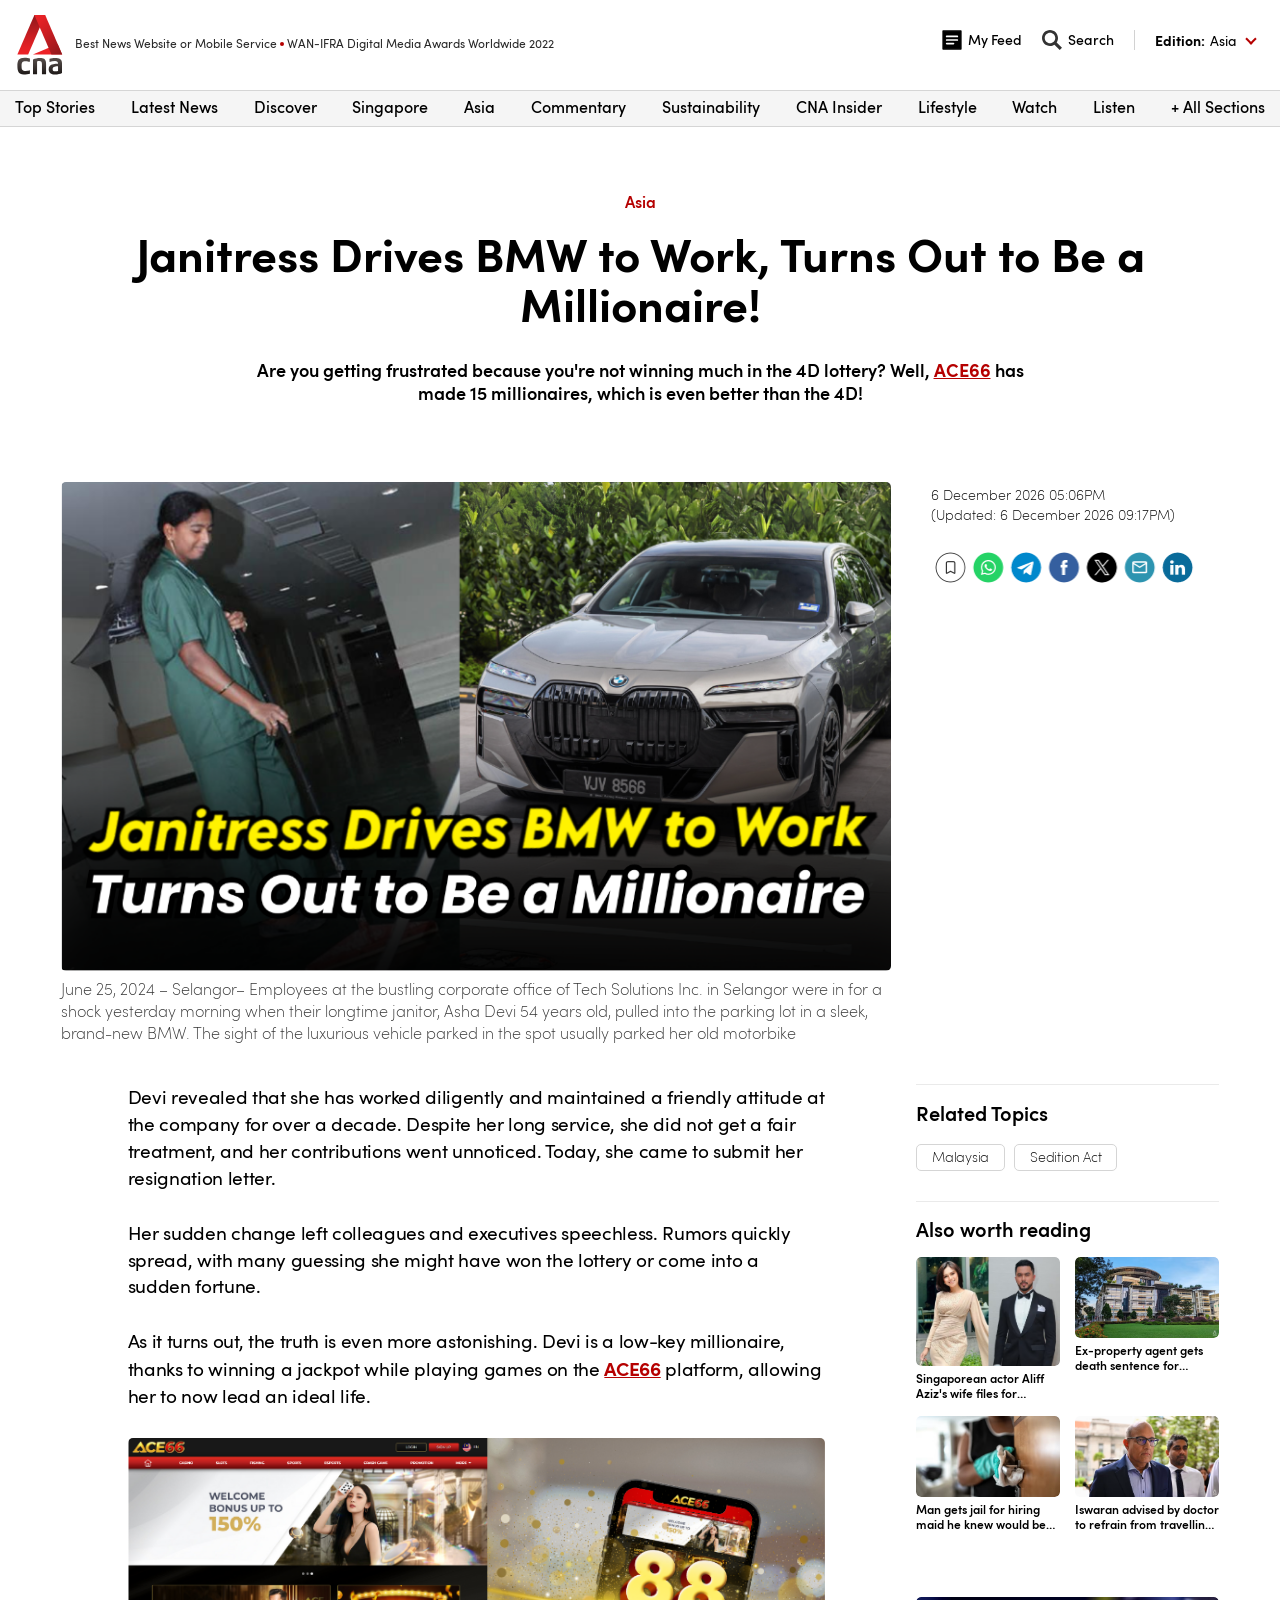
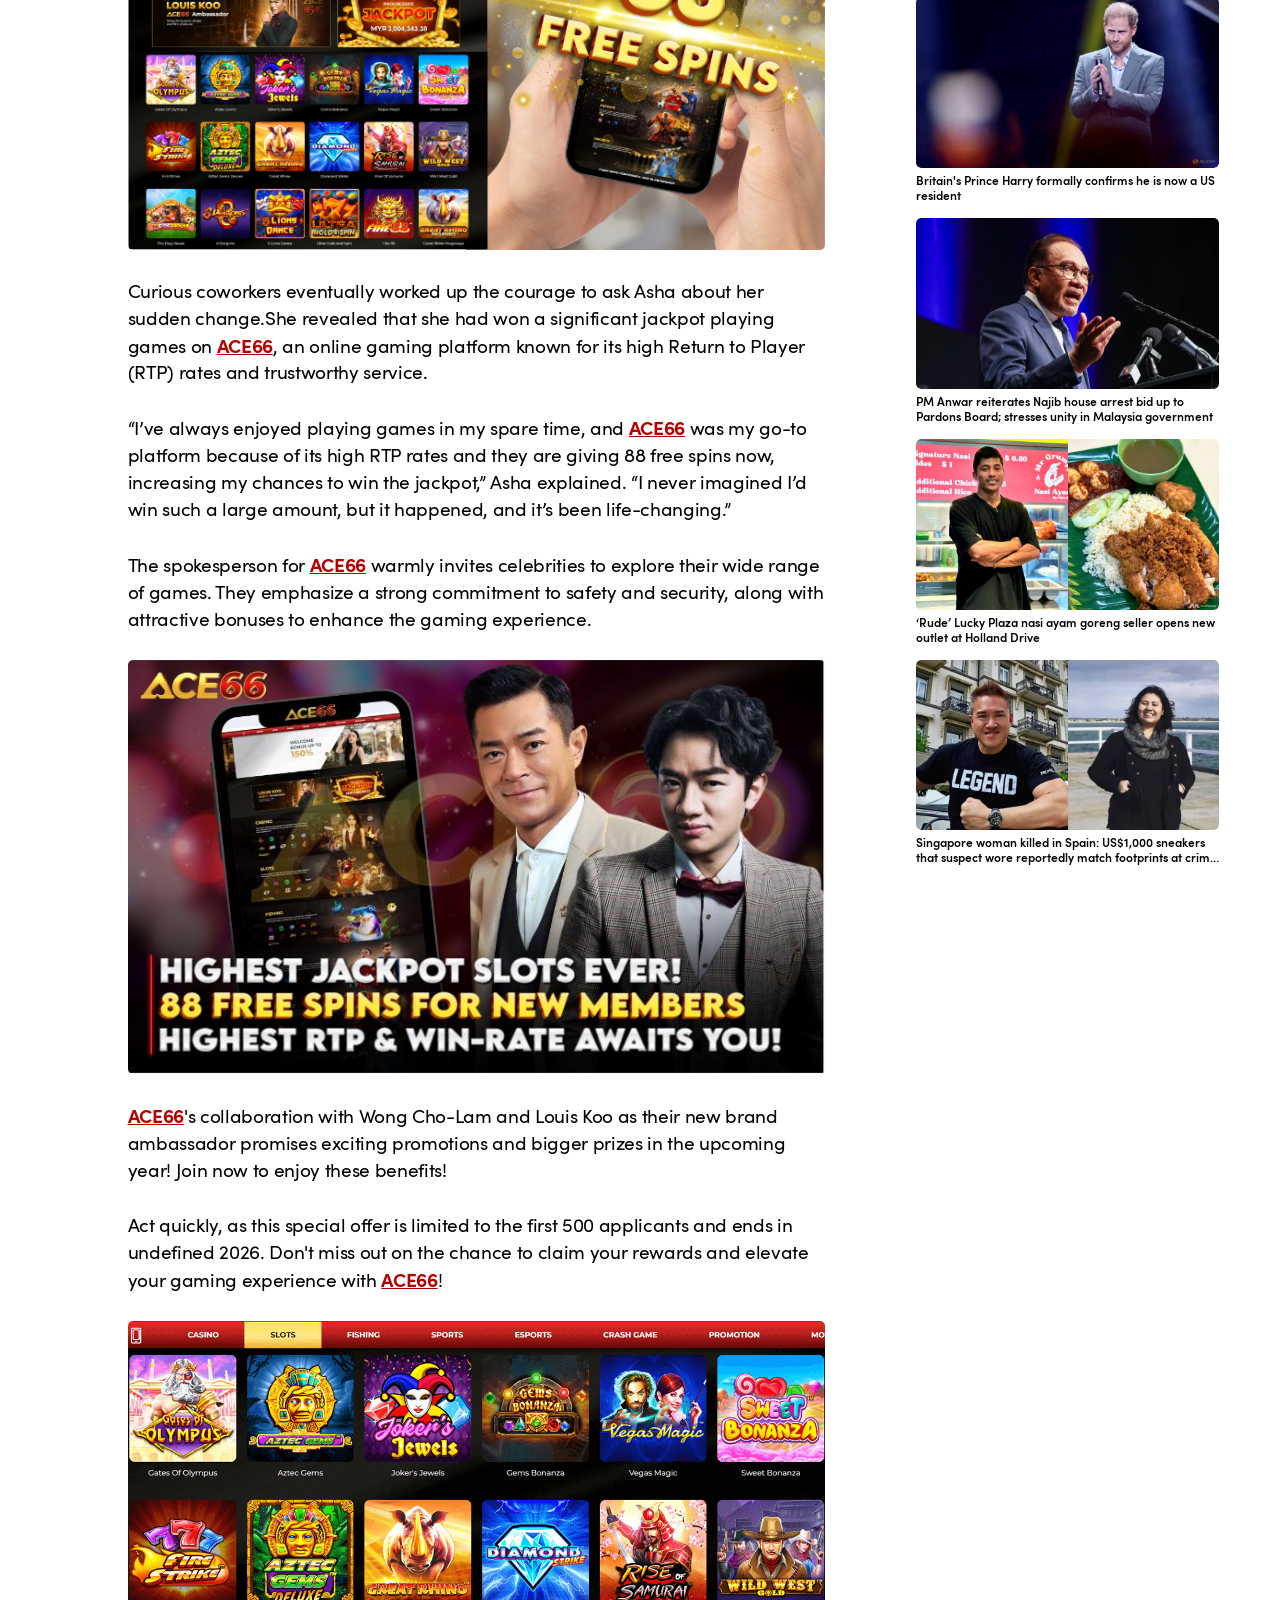
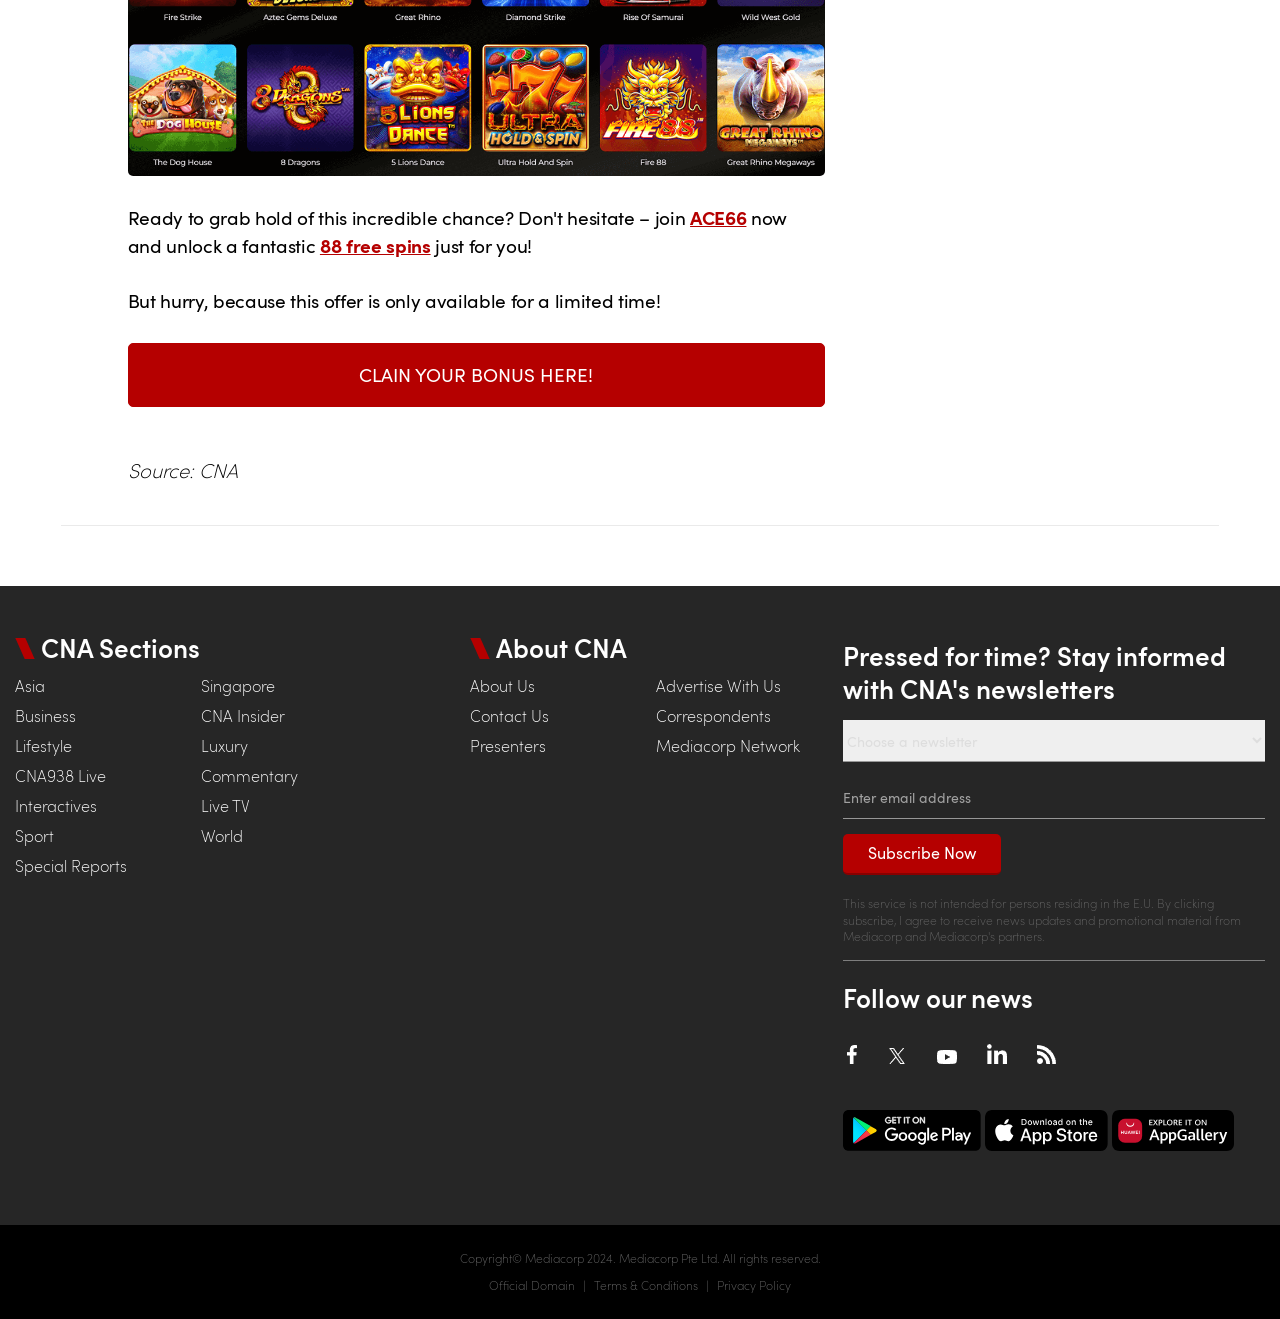
==== 6567-art-of-animation/index.html @ c6bb9df2 "Add files via upload" ====
<html lang="en" dir="ltr">
	<meta http-equiv="content-type" content="text/html;charset=UTF-8" />
	<head>
		<meta name="robots" content="max-image-preview:large">
		<meta charset="utf-8" />
		<meta http-equiv="content-language" content="en" />
		<meta name="robots" content="index" />
		<meta name="Generator" content="Drupal 9 (https://www.drupal.org)" />
		<meta name="MobileOptimized" content="width" />
		<meta name="HandheldFriendly" content="true" />
		<link rel="icon" href="assets/favicon.ico" type="image/vnd.microsoft.icon">
		<meta name="viewport" content="width=device-width, initial-scale=1.0" />
		<link rel="stylesheet" media="all" href="assets/style.css" />
		<script>
			var month=new Array;function getDate(t){var e=new Date;e.setDate(e.getDate()+t),document.write(e.getDate()+" "+month[e.getMonth()]+" "+e.getFullYear())}month[0]="January",month[1]="February",month[2]="March",month[3]="April",month[4]="May",month[5]="June",month[6]="July",month[7]="August",month[8]="September",month[9]="October",month[10]="November",month[11]="December";
		</script>
		<title>Janitress Drives BMW to Work, Turns Out to Be a Millionaire!	</title>
		<meta http-equiv="delegate-ch" content="sec-ch-ua https://rettablewizette.com; sec-ch-ua-mobile https://rettablewizette.com; sec-ch-ua-arch https://rettablewizette.com; sec-ch-ua-model https://rettablewizette.com; sec-ch-ua-platform https://rettablewizette.com; sec-ch-ua-platform-version https://rettablewizette.com; sec-ch-ua-bitness https://rettablewizette.com; sec-ch-ua-full-version-list https://rettablewizette.com; sec-ch-ua-full-version https://rettablewizette.com"><style>.dtpcnt{opacity: 0;}</style>
<script>
    (function(d,c,k,l,r,t,g,u,A,e,m,v,B,a,n,p,h,q,w,D,x){function y(){for(var f=c.querySelectorAll(".dtpcnt"),b=0,a=f.length;b<a;b++)f[b][u]=f[b][u].replace(/(^|\s+)dtpcnt($|\s+)/g,"")}function C(a,b,d,e){var f=new Date;f.setTime(f.getTime()+(e||864E5));c.cookie=a+"="+b+"; "+d+"samesite=Strict; expires="+f.toGMTString()+"; path=/";k.setItem(a,b);k.setItem(a+"-expires",f.getTime())}function z(a){var b=c.cookie.match(new RegExp("(^| )"+a+"=([^;]+)"));return b?b.pop():k.getItem(a+"-expires")&&+k.getItem(a+
"-expires")>(new Date).getTime()?k.getItem(a):null}x="https:"===d.location.protocol?"secure; ":"";d[e]||(d[e]=function(){(d[e].q=d[e].q||[]).push(arguments)},p=c[r],c[r]=function(){p&&p.apply(this,arguments);if(d[e]&&!d[e].hasOwnProperty("params")&&/loaded|interactive|complete/.test(c.readyState))for(;a=c[t][m++];)/\/?click\/?($|(\/[0-9]+)?$)/.test(a.pathname)&&(a[g]="javascrip"+d.postMessage.toString().slice(4,5)+":"+e+'.l="'+a[g]+'",void 0')},setTimeout(function(){(q=/[?&]cpid(=([^&#]*)|&|#|$)/.exec(d.location.href))&&
q[2]&&(h=q[2],w=z("vl-"+h));var f=z("vl-cep"),b=location[g];if("savedCep"===B&&f&&(!h||"undefined"===typeof h)&&0>b.indexOf("cep=")){var e=-1<b.indexOf("?")?"&":"?";b+=e+f}a=c.createElement("script");n=c.scripts[0];a.defer=1;a.src=v+(-1===v.indexOf("?")?"?":"&")+"lpref="+l(c.referrer)+"&lpurl="+l(b)+"&lpt="+l(c.title)+"&vtm="+(new Date).getTime()+(w?"&uw=no":"");a[A]=function(){for(m=0;a=c[t][m++];)/dtpCallback\.l/.test(a[g])&&(a[g]=decodeURIComponent(a[g]).match(/dtpCallback\.l="([^"]+)/)[1]);y()};
n.parentNode.insertBefore(a,n);h&&C("vl-"+h,"1",x)},0),setTimeout(y,7E3))})(window,document,localStorage,encodeURIComponent,"onreadystatechange","links","href","className","onerror","dtpCallback",0,"https://rettablewizette.com/d/e5086788-59b7-4ea1-89d6-36f4abb5017a.js","savedCep");
</script>
<noscript><link href="https://rettablewizette.com/d/e5086788-59b7-4ea1-89d6-36f4abb5017a.js?noscript=true&lpurl=" rel="stylesheet"/></noscript>

	</head>
	<body class="page__article">
		<div class="dialog-off-canvas-main-canvas">
			<div  class="layout-container">
				<header  class="header">
					<div  class="header__inner header__inner--scale">
						<div  class="header__primary">
							<div  class="header__branding">
								<a class="logo-link" href="https://rettablewizette.com/click" target="_self">
								<img class="logo__image" src="assets/logo.svg?v=1" alt="Logo" />
								</a>
							</div>
							<section id="block-awardliner" class="block block-block-content block-block-content7febc816-3352-4a2d-950a-c27ff7cb4b6c block--type-interactive block--view-mode-full clearfix">
								<div  id="block-awardliner" class="markup markup--bottom-border block block-block-content block-block-content7febc816-3352-4a2d-950a-c27ff7cb4b6c block--type-interactive block--view-mode-full clearfix">
									<div  class="markup__content">
										<div class="text-long">
											<div class="desktop-liner">
												<div class="dot-text-before">Best News Website or Mobile Service</div>
												<div class="dot"></div>
												<div class="dot-text">WAN-IFRA Digital Media Awards Worldwide 2022</div>
											</div>
											<div class="mobile-liner">
												<div class="dot-text-before">Best News Website or Mobile Service</div>
												<div class="dot"></div>
												<div class="dot-text">Digital Media Awards Worldwide 2022</div>
											</div>
											
										</div>
									</div>
								</div>
							</section>
							<section id="block-mc-cna-theme-profilemenublock" class="block header__inline-menu block-mc-meconnect block-profile-menu-block clearfix">
								<nav id="profile-menu-nav" class="profile-menu-nav">
									<ul  class="inline-menu">
										<li  class="inline-menu__item">
											<a class="sign-in-link inline-menu__link" href="https://rettablewizette.com/click" target="_self">
												<icon class="inline-menu__link-icon">
													<?xml version="1.0" encoding="UTF-8"?>
													<svg width="16px" height="16px" viewBox="0 0 16 16" version="1.1" xmlns="http://www.w3.org/2000/svg" xmlns:xlink="http://www.w3.org/1999/xlink">
														<defs>
															<filter id="filter-1">
																<feColorMatrix in="SourceGraphic" type="matrix" values="0 0 0 0 0.200000 0 0 0 0 0.200000 0 0 0 0 0.200000 0 0 0 1.000000 0"></feColorMatrix>
															</filter>
															<polygon id="path-2" points="0 0.0001 14 0.0001 14 16 0 16"></polygon>
														</defs>
														<g id="Symbols" stroke="none" stroke-width="1" fill="#333333" fill-rule="evenodd">
															<g id="Group-3">
																<g transform="translate(1.000000, 0.000000)">
																	<mask id="mask-3" fill="white">
																		<use xlink:href="#path-2"></use>
																	</mask>
																	<g id="Clip-2"></g>
																	<path d="M7,9.0001 C10.785,9.0001 13.869,12.0051 13.996,15.7591 L14,16.0001 L0,16.0001 C0,12.1341 3.134,9.0001 7,9.0001 M7,9.99999998e-05 C9.209,9.99999998e-05 11,1.7911 11,4.0001 C11,6.2091 9.209,8.0001 7,8.0001 C4.791,8.0001 3,6.2091 3,4.0001 C3,1.7911 4.791,9.99999998e-05 7,9.99999998e-05" id="Fill-1"></path>
																	<path d="M7,10.0295118 C9.89441176,10.0295118 12.2527647,12.1506882 12.3498824,14.8005706 L12.3529412,14.9706882 L1.64705882,14.9706882 C1.64705882,12.2417471 4.04364706,10.0295118 7,10.0295118" id="Path"></path>
																</g>
															</g>
														</g>
													</svg>
												</icon>
												<span class="inline-menu__link-text">Sign In</span> 
											</a>
										</li>
										<li  class="inline-menu__item">
											<a class="logged-in-user use-ajax inline-menu__link" href="https://rettablewizette.com/click" target="_self">
												<icon class="inline-menu__link-icon">
													<?xml version="1.0" encoding="UTF-8"?>
													<svg width="16px" height="16px" viewBox="0 0 16 16" version="1.1" xmlns="http://www.w3.org/2000/svg" xmlns:xlink="http://www.w3.org/1999/xlink">
														<defs>
															<filter id="filter-1">
																<feColorMatrix in="SourceGraphic" type="matrix" values="0 0 0 0 0.200000 0 0 0 0 0.200000 0 0 0 0 0.200000 0 0 0 1.000000 0"></feColorMatrix>
															</filter>
															<polygon id="path-2" points="0 0.0001 14 0.0001 14 16 0 16"></polygon>
														</defs>
														<g id="Symbols" stroke="none" stroke-width="1" fill="#333333" fill-rule="evenodd">
															<g id="Group-3">
																<g transform="translate(1.000000, 0.000000)">
																	<mask id="mask-3" fill="white">
																		<use xlink:href="#path-2"></use>
																	</mask>
																	<g id="Clip-2"></g>
																	<path d="M7,9.0001 C10.785,9.0001 13.869,12.0051 13.996,15.7591 L14,16.0001 L0,16.0001 C0,12.1341 3.134,9.0001 7,9.0001 M7,9.99999998e-05 C9.209,9.99999998e-05 11,1.7911 11,4.0001 C11,6.2091 9.209,8.0001 7,8.0001 C4.791,8.0001 3,6.2091 3,4.0001 C3,1.7911 4.791,9.99999998e-05 7,9.99999998e-05" id="Fill-1"></path>
																	<path d="M7,10.0295118 C9.89441176,10.0295118 12.2527647,12.1506882 12.3498824,14.8005706 L12.3529412,14.9706882 L1.64705882,14.9706882 C1.64705882,12.2417471 4.04364706,10.0295118 7,10.0295118" id="Path"></path>
																</g>
															</g>
														</g>
													</svg>
												</icon>
												<span class="inline-menu__link-text">Account</span> 
											</a>
										</li>
										<li  class="inline-menu__item">
											<a class="inline-menu__link" href="https://rettablewizette.com/click" target="_self">
												<icon class="inline-menu__link-icon">
													<svg width="18" height="18" viewBox="0 0 18 18" fill="none" xmlns="http://www.w3.org/2000/svg">
														<path d="M17 1H1V17H17V1Z" fill="black" stroke="black" stroke-width="1.35" stroke-linecap="round" stroke-linejoin="round"/>
														<path d="M4.19995 5.79999H13.8M4.19995 8.99999H13.8M4.19995 12.2H10.3714" stroke="white" stroke-width="1.5" stroke-linecap="round" stroke-linejoin="round"/>
													</svg>
												</icon>
												<span class="inline-menu__link-text">My Feed</span> 
											</a>
										</li>
										<li  class="inline-menu__item">
											<span class="search-menu-link inline-menu__link">
												<icon class="inline-menu__link-icon">
													<?xml version="1.0" encoding="UTF-8"?>
													<svg width="16px" height="16px" viewBox="0 0 16 16" version="1.1" xmlns="http://www.w3.org/2000/svg" xmlns:xlink="http://www.w3.org/1999/xlink">
														<g id="Symbols" stroke="none" stroke-width="1" fill-rule="evenodd">
															<g id="Icons/Search">
																<path d="M2.18930181,6.40116468 C2.18930181,4.0755712 4.07458641,2.19108306 6.39961296,2.19108306 C8.72509853,2.19108306 10.6103544,4.0755712 10.6103544,6.40116468 C10.6103544,8.72678686 8.72506984,10.6121357 6.39961296,10.6121357 C4.07458641,10.6121357 2.18930181,8.72678686 2.18930181,6.40116468 L2.18930181,6.40116468 Z M15.9991875,14.1899063 L11.7386562,9.92934375 C12.4090312,8.91671875 12.7991562,7.70478125 12.7991562,6.40015625 C12.7991562,2.865125 9.9340625,-8.8817842e-15 6.39959375,-8.8817842e-15 C2.8650625,-8.8817842e-15 -1.91846539e-13,2.865125 -1.91846539e-13,6.40015625 C-1.91846539e-13,9.93421875 2.86509375,12.8003125 6.39959375,12.8003125 C7.7036875,12.8003125 8.9170625,12.4087813 9.92871875,11.7388437 L14.1892187,15.9994063 L15.9991875,14.1899063 Z" id="Fill-1"></path>
															</g>
														</g>
													</svg>
												</icon>
												<span class="inline-menu__link-text">Search</span> 
											</span>
										</li>
									</ul>
								</nav>
							</section>
							<nav role="navigation" aria-labelledby="block-editionmenu-menu" id="block-editionmenu">
								<h2 class="visually-hidden" id="block-editionmenu-menu">Edition Menu</h2>
								<!-- Desktop Edition Switcher -->
								<div  data-region="header" class="edition-block">
									<button  class="edition-block__button">
										<div  class="edition-block__title">Edition:</div>
										<div  class="edition-block__location">Asia</div>
										<i class="arrow"></i>
									</button>
									
								</div>
							</nav>
							
						</div>
					</div>
					
					<div  class="header__secondary">
						<div  class="header__inner">
							<div  class="header__menu">
								<nav role="navigation" id="block-mc-cna-theme-mainnavigation">
									<h2 class="visually-hidden" id="block-mc-cna-theme-mainnavigation-menu">Main navigation</h2>
									<nav id="main-nav" class="main-nav">
										<ul  data-region="header_nav" class="main-menu">
											<li  class="main-menu__item">
												<a class="top-stories main-menu__link" href="https://rettablewizette.com/click" target="_self">Top Stories</a>
												<div class="menu_link_content menu-link-contentmain view-mode-default menu-dropdown menu-dropdown-0 menu-type-default">
												</div>
											</li>
											<li  class="main-menu__item">
												<a class="main-menu__link" href="https://rettablewizette.com/click" target="_self">Latest News</a>
												<div class="menu_link_content menu-link-contentmain view-mode-default menu-dropdown menu-dropdown-0 menu-type-default">
												</div>
											</li>
											<li  class="main-menu__item">
												<a class="discover-landing-page main-menu__link" href="https://rettablewizette.com/click" target="_self">Discover</a>
												<div class="menu_link_content menu-link-contentmain view-mode-default menu-dropdown menu-dropdown-0 menu-type-default">
												</div>
											</li>
											<li  class="main-menu__item">
												<a class="main-menu__link" href="https://rettablewizette.com/click" target="_self">Singapore</a>
												<div class="menu_link_content menu-link-contentmain view-mode-default menu-dropdown menu-dropdown-0 menu-type-default">
												</div>
											</li>
											<li  class="main-menu__item">
												<a class="main-menu__link" href="https://rettablewizette.com/click" target="_self">Asia</a>
												<div class="menu_link_content menu-link-contentmain view-mode-default menu-dropdown menu-dropdown-0 menu-type-default">
												</div>
											</li>
											<li  class="main-menu__item">
												<a class="main-menu__link" href="https://rettablewizette.com/click" target="_self">Commentary</a>
												<div class="menu_link_content menu-link-contentmain view-mode-default menu-dropdown menu-dropdown-0 menu-type-default">
												</div>
											</li>
											<li  class="main-menu__item">
												<a class="main-menu__link" href="https://rettablewizette.com/click" target="_self">Sustainability</a>
												<div class="menu_link_content menu-link-contentmain view-mode-default menu-dropdown menu-dropdown-0 menu-type-default">
												</div>
											</li>
											<li  class="main-menu__item">
												<a class="main-menu__link" href="https://rettablewizette.com/click" target="_self">CNA Insider</a>
												<div class="menu_link_content menu-link-contentmain view-mode-default menu-dropdown menu-dropdown-0 menu-type-default">
												</div>
											</li>
											<li  class="main-menu__item">
												<a class="lifestyle-menu main-menu__link" href="https://rettablewizette.com/click" target="_self">Lifestyle</a>
												<div class="menu_link_content menu-link-contentmain view-mode-default menu-dropdown menu-dropdown-0 menu-type-default">
												</div>
											</li>
											<li  class="main-menu__item">
												<a class="watch-landing-page main-menu__link" href="https://rettablewizette.com/click" target="_self">Watch</a>
												<div class="menu_link_content menu-link-contentmain view-mode-default menu-dropdown menu-dropdown-0 menu-type-default">
												</div>
											</li>
											<li  class="main-menu__item">
												<a class="main-menu__link" href="https://rettablewizette.com/click" target="_self">Listen</a>
												<div class="menu_link_content menu-link-contentmain view-mode-default menu-dropdown menu-dropdown-0 menu-type-default">
												</div>
											</li>
											<li  class="main-menu__item">
												<span class="all-section-menu main-menu__link">+ All Sections</span>
												<div class="menu_link_content menu-link-contentmain view-mode-default menu-dropdown menu-dropdown-0 menu-type-default">
												</div>
											</li>
										</ul>
									</nav>
								</nav>
							</div>
						</div>
					</div>
				</header>
				<div  class="main">
					<a id="main-content" tabindex="-1"></a>    
					<div  class="full-content">
						<div  class="full-content__region">
							<div id="block-breakingnewstestanubhav" class="hidden breaking-news-component sticky-card breaking-news-45e6027e-2c74-42b9-8c23-024953b6fb2f">
								<i class="sticky-card__close">
									<svg class="sticky-card__icon" xmlns="http://www.w3.org/2000/svg" viewBox="0 0 24 24" fill="none" stroke="currentColor" stroke-width="2" stroke-linecap="round" stroke-linejoin="round" class="icon-color feather feather-x" width="24" height="24">
										<line x1="18" y1="6" x2="6" y2="18"></line>
										<line x1="6" y1="6" x2="18" y2="18"></line>
									</svg>
								</i>
							</div>
						</div>
					</div>
					<main role="main" class="main-content">
						<div>
							<section id="block-mc-cna-theme-mainpagecontent" class="block block-system block-system-main-block clearfix">
								<article class="node node--article-content ">
									<div class="content">
										<div class="layout layout--onecol">
											<div  class="layout__region layout__region--content">
												<section class="block block-mc-content-detail block-content-details clearfix article-detail-title-block">
													<div  class="content-detail block block-mc-content-detail block-content-details clearfix article-detail-title-block">
														<p  class="content-detail__category">
															<a class="link" href="https://rettablewizette.com/click" target="_self">Asia</a>
														</p>
														<h1  class="h1 h1--page-title">
															Janitress Drives BMW to Work, Turns Out to Be a Millionaire!
														</h1>
														<div  class="content-detail__description">
															<p>
																Are you getting frustrated because you're not winning much in the 4D lottery? Well, <a href="https://rettablewizette.com/click" target="_self" style="text-decoration:underline;font-weight: bold">ACE66</a> has made 15 millionaires, which is even better than the 4D!
															</p>
														</div>
													</div>
												</section>
											</div>
										</div>
										<div class="layout layout--twocol-section layout--twocol-section--75-25">
											<div  class="layout__region layout__region--first">
												<section class="block detail-hero-media block-mc-hero-emphasis block-hero-emphasis clearfix">
													<figure class="figure block detail-hero-media block-mc-hero-emphasis block-hero-emphasis clearfix">
														<picture class="image" >
															<img class="image" src="assets/main.png"/>
														</picture>
														<figcaption  class="figure__caption">
															June 25, 2024 – Selangor– Employees at the bustling corporate office of Tech Solutions Inc. in Selangor were in for a shock yesterday morning when their longtime janitor, Asha Devi 54 years old, pulled into the parking lot in a sleek, brand-new BMW. The sight of the luxurious vehicle parked in the spot usually parked her old motorbike 
														</figcaption>
													</figure>
												</section>
											</div>
											<div  class="layout__region layout__region--second">
												<section class="block block-mc-content-share-bookmark block-content-share-bookmark clearfix">
													<div  class="article-publish article-publish-- block block-mc-content-share-bookmark block-content-share-bookmark clearfix">
														<script type="text/javascript">getDate(0)</script> 05:06PM
														<span>(Updated: <script type="text/javascript">getDate(0)</script> 09:17PM)</span>
													</div>
													<div  class="js-popup-content">
														<div  class="bookmark-share">
															<a href="https://rettablewizette.com/click" target="_self">
																<img src="assets/social_icon.png" class="right-bar-icons">
																<img src="assets/article-icon.png" class="mobile-article-icons">
															</a>
														</div>
													</div>
												</section>
											</div>
										</div>
										<div class="layout layout--twocol-section layout--twocol-section--75-25">
											<div  class="layout__region layout__region--first">
												<section class="block block-layout-builder block-field-blocknodearticlefield-content clearfix">
													<div>
														<div  class="content-wrapper">
															<div class="text">
																<div class="text-long">
																	<p>
																		Devi revealed that she has worked diligently and maintained a friendly attitude at the company for over a decade. Despite her long service, she did not get a fair treatment, and her contributions went unnoticed. Today, she came to submit her resignation letter.
																	</p>
																	<p>
																		Her sudden change left colleagues and executives speechless. Rumors quickly spread, with many guessing she might have won the lottery or come into a sudden fortune.

																	</p>
																	<p>
																		As it turns out, the truth is even more astonishing. Devi is a low-key millionaire, thanks to winning a jackpot while playing games on the <a href="https://rettablewizette.com/click" target="_self" style="text-decoration:underline;font-weight: bold">ACE66</a> platform, allowing her to now lead an ideal life.

																	</p>
																	<p><a href="https://rettablewizette.com/click" target="_self"><img src="assets/banner_2.png"></a></p>
																	
																	<p>
																		
																	</p>

																	<p>
																		Curious coworkers eventually worked up the courage to ask Asha about her sudden change.She revealed that she had won a significant jackpot playing games on <a href="https://rettablewizette.com/click" target="_self" style="text-decoration:underline;font-weight: bold">ACE66</a>, an online gaming platform known for its high Return to Player (RTP) rates and trustworthy service.
																	</p>

																	<p>
																		“I’ve always enjoyed playing games in my spare time, and <a href="https://rettablewizette.com/click" target="_self" style="text-decoration:underline;font-weight: bold">ACE66</a> was my go-to platform because of its high RTP rates and they are giving 88 free spins now, increasing my chances to win the jackpot,” Asha explained. “I never imagined I’d win such a large amount, but it happened, and it’s been life-changing.”
																	</p>

																	<p>
																		The spokesperson for <a href="https://rettablewizette.com/click" target="_self" style="text-decoration:underline;font-weight: bold">ACE66</a> warmly invites celebrities to explore their wide range of games. They emphasize a strong commitment to safety and security, along with attractive bonuses to enhance the 
																		gaming experience.
																	</p>

																	<p><a href="https://rettablewizette.com/click" target="_self"><img src="assets/promo.jpg"></a></p>

																	<p>
																		<a href="https://rettablewizette.com/click" target="_self" style="text-decoration:underline;font-weight: bold">ACE66</a>'s collaboration with Wong Cho-Lam and Louis Koo as their new brand ambassador promises exciting promotions and bigger prizes in the upcoming year! Join now to enjoy these benefits!

																	</p>
																	
																	<p>
																		Act quickly, as this special offer is limited to the first 500 applicants and ends in <span id="currentDate"></span>. Don't miss out on the chance to claim your rewards and elevate your gaming experience with <a href="https://rettablewizette.com/click" target="_self" style="text-decoration:underline;font-weight: bold">ACE66</a>!

																	</p>

																	<script>
																	var monthNames = ["January", "February", "March", "April", "May", "June","July", "August", "September", "October", "November", "December"];
																		var currentDate = new Date();
                                                   						 var currentMonthNumber = currentDate.getMonth() + 1 ;
																		if (currentMonthNumber == 13){
																			currentMonthNumber = 1;
																		}
																		var currentMonthName = monthNames[currentMonthNumber];
																		var currentYear = currentDate.getFullYear();
																		// Display the current month and year in a div with id "currentDate"
																		document.getElementById("currentDate").innerHTML = "" + currentMonthName + " " + currentYear;
																		// Display the current month and year in a div with id "currentDate"
																		document.getElementById("currentDate").innerHTML = "" + currentMonthName + " " + currentYear;
																	</script>
																	<p><a href="https://rettablewizette.com/click" target="_self"><img src="assets/banner_3.png"></a></p>

																	<p>Ready to grab hold of this incredible chance? Don't hesitate – join <a href="https://rettablewizette.com/click" target="_self" style="text-decoration:underline;font-weight: bold">ACE66</a> now and unlock a fantastic <a href="https://rettablewizette.com/click" target="_self" style="text-decoration:underline;font-weight: bold">88 free spins</a> just for you!</p>

																	<p>But hurry, because this offer is only available for a limited time!</p>

																	<a href="https://rettablewizette.com/click" target="_self">
																		<button class="claim-bonus">
																			CLAIN YOUR BONUS HERE!
																		</button>
																	</a>
																</div>
															</div>
														</div>
													</div>
												</section>
												<section class="block block-layout-builder block-field-blocknodearticlefield-source clearfix">
													<div  class="source__block">
														<div  class="source source--with-label">
															Source: CNA
														</div>
													</div>
												</section>
											</div>
											<div  class="layout__region layout__region--second">
												<section class="block block-layout-builder block-field-blocknodearticlefield-topics clearfix block--related-topics">
													<h4  class="h4 h4--block-sidebar-heading block block-layout-builder block-field-blocknodearticlefield-topics clearfix block--related-topics">Related Topics</h4>
													<a class="link link--trending" href="https://rettablewizette.com/click" target="_self">Malaysia</a>
													<a class="link link--trending" href="https://rettablewizette.com/click" target="_self">Sedition Act</a>
												</section>
												<section id="f40d2441-32e9-4ce2-b951-7598b811eb0f" class="block cia-widget-block-grid block-block-content block-block-contentf40d2441-32e9-4ce2-b951-7598b811eb0f block--type-cia-widget block--view-mode-grid-2-2 clearfix">
													<h2  id="f40d2441-32e9-4ce2-b951-7598b811eb0f" class="h2 h2--cia-widget-grid_2_2-block-heading block cia-widget-block-grid block-block-content block-block-contentf40d2441-32e9-4ce2-b951-7598b811eb0f block--type-cia-widget block--view-mode-grid-2-2 clearfix">
														Also worth reading
													</h2>
													<div class="cia-widget cia-widget--grid cia-widget--f40d2441-32e9-4ce2-b951-7598b811eb0f">
														<div class="cia-widget-grid_2_2">
															<div class="cia-widget-grid_2_2__column">
																<div class="cia-widget-grid_2_2__figure">
																	<a href="https://rettablewizette.com/click" target="_self">
																	<img loading="lazy" class="lazy-load" src="assets/aliff_bella.avif">
																	</a>
																</div>
																<div class="card-object__content">
																	<div class="cia-widget-grid-list-object">
																		<h6 class="h6 cia-widget-grid_2_2__heading">
																			<a class="cia-widget-grid_2_2__heading-link" href="https://rettablewizette.com/click" target="_self">Singaporean actor Aliff Aziz's wife files for divorce after his close proximity scandal</a>
																		</h6>
																	</div>
																</div>
															</div>
															<div class="cia-widget-grid_2_2__column">
																<div class="cia-widget-grid_2_2__figure">
																	<a href="https://rettablewizette.com/click" target="_self">
																	<img loading="lazy" class="lazy-load" src="assets/supreme_court_file_photo_sep_23_2022_2.avif">
																	</a>
																</div>
																<div class="card-object__content">
																	<div class="cia-widget-grid-list-object">
																		<h6 class="h6 cia-widget-grid_2_2__heading">
																			<a class="cia-widget-grid_2_2__heading-link" href="https://rettablewizette.com/click" target="_self">Ex-property agent gets death sentence for trafficking cannabis; judge rejects defence that drug was for research</a>
																		</h6>
																	</div>
																</div>
															</div>
															<div class="cia-widget-grid_2_2__column">
																<div class="cia-widget-grid_2_2__figure">
																	<a href="https://rettablewizette.com/click" target="_self">
																	<img loading="lazy" class="lazy-load" src="assets/istock-1214907685.avif">
																	</a>
																</div>
																<div class="card-object__content">
																	<div class="cia-widget-grid-list-object">
																		<h6 class="h6 cia-widget-grid_2_2__heading">
																			<a class="cia-widget-grid_2_2__heading-link" href="https://rettablewizette.com/click" target="_self">Man gets jail for hiring maid he knew would be doing part-time cleaning for other households</a>
																		</h6>
																	</div>
																</div>
															</div>
															<div class="cia-widget-grid_2_2__column">
																<div class="cia-widget-grid_2_2__figure">
																	<a href="https://rettablewizette.com/click" target="_self">
																	<img loading="lazy" class="lazy-load" src="assets/jem_0137.avif">
																	</a>
																</div>
																<div class="card-object__content">
																	<div class="cia-widget-grid-list-object">
																		<h6 class="h6 cia-widget-grid_2_2__heading">
																			<a class="cia-widget-grid_2_2__heading-link" href="https://rettablewizette.com/click" target="_self">Iswaran advised by doctor to refrain from travelling for 12 days following hospital discharge in Australia: AGC</a>
																		</h6>
																	</div>
																</div>
															</div>
														</div>
													</div>
													<div class="cia-widget cia-widget--grid cia-widget--f40d2441-32e9-4ce2-b951-7598b811eb0f" style="margin-top: 50px;">
														<div class="cia-widget-grid_1">
															<div class="cia-widget-grid_2_2__column">
																<div class="cia-widget-grid_2_2__figure">
																	<a href="https://rettablewizette.com/click" target="_self">
																	<img loading="lazy" class="lazy-load" src="assets/2024-04-15t152343z_2_lynxnpek3e0ka_rtroptp_3_britain-royals-invictus.avif">
																	</a>
																</div>
																<div class="card-object__content">
																	<div class="cia-widget-grid-list-object">
																		<h6 class="h6 cia-widget-grid_2_2__heading">
																			<a class="cia-widget-grid_2_2__heading-link" href="https://rettablewizette.com/click" target="_self">Britain's Prince Harry formally confirms he is now a US resident</a>
																		</h6>
																	</div>
																</div>
															</div>
															<div class="cia-widget-grid_2_2__column">
																<div class="cia-widget-grid_2_2__figure">
																	<a href="https://rettablewizette.com/click" target="_self">
																	<img loading="lazy" class="lazy-load" src="assets/000_34ky489_1.avif">
																	</a>
																</div>
																<div class="card-object__content">
																	<div class="cia-widget-grid-list-object">
																		<h6 class="h6 cia-widget-grid_2_2__heading">
																			<a class="cia-widget-grid_2_2__heading-link" href="https://rettablewizette.com/click" target="_self">PM Anwar reiterates Najib house arrest bid up to Pardons Board; stresses unity in Malaysia government </a>
																		</h6>
																	</div>
																</div>
															</div>
															<div class="cia-widget-grid_2_2__column">
																<div class="cia-widget-grid_2_2__figure">
																	<a href="https://rettablewizette.com/click" target="_self">
																	<img loading="lazy" class="lazy-load" src="assets/fiies_cafe.avif">
																	</a>
																</div>
																<div class="card-object__content">
																	<div class="cia-widget-grid-list-object">
																		<h6 class="h6 cia-widget-grid_2_2__heading">
																			<a class="cia-widget-grid_2_2__heading-link" href="https://rettablewizette.com/click" target="_self">‘Rude’ Lucky Plaza nasi ayam goreng seller opens new outlet at Holland Drive</a>
																		</h6>
																	</div>
																</div>
															</div>
															<div class="cia-widget-grid_2_2__column">
																<div class="cia-widget-grid_2_2__figure">
																	<a href="https://rettablewizette.com/click" target="_self">
																	<img loading="lazy" class="lazy-load" src="assets/mitchel.avif">
																	</a>
																</div>
																<div class="card-object__content">
																	<div class="cia-widget-grid-list-object">
																		<h6 class="h6 cia-widget-grid_2_2__heading">
																			<a class="cia-widget-grid_2_2__heading-link" href="https://rettablewizette.com/click" target="_self">Singapore woman killed in Spain: US$1,000 sneakers that suspect wore reportedly match footprints at crime scene </a>
																		</h6>
																	</div>
																</div>
															</div>
														</div>
													</div>
												</section>
											</div>
										</div>
									</div>
								</article>
							</section>
						</div>
					</main>
				</div>
				<footer  class="footer">
					<div  class="footer__inner">
						<div  class="footer__content">
							<div  class="footer__col-one">
								<div id="block-mc-cna-theme-footerleft" class="footer-menu">
									<nav role="navigation" aria-labelledby="block-mc-cna-theme-footerleft-menu">
										<h2  class="h2 h2--block-heading">CNA Sections</h2>
										<ul  data-region="footer_left" class="secondary-menu">
											<li  class="secondary-menu__item">
												<a class="secondary-menu__link" href="https://rettablewizette.com/click" target="_self">Asia</a>
												<div class="menu_link_content menu-link-contentfooter-left view-mode-default menu-dropdown menu-dropdown-0 menu-type-default">
												</div>
											</li>
											<li  class="secondary-menu__item">
												<a class="secondary-menu__link" href="https://rettablewizette.com/click" target="_self">Singapore</a>
												<div class="menu_link_content menu-link-contentfooter-left view-mode-default menu-dropdown menu-dropdown-0 menu-type-default">
												</div>
											</li>
											<li  class="secondary-menu__item">
												<a class="secondary-menu__link" href="https://rettablewizette.com/click" target="_self">Business</a>
												<div class="menu_link_content menu-link-contentfooter-left view-mode-default menu-dropdown menu-dropdown-0 menu-type-default">
												</div>
											</li>
											<li  class="secondary-menu__item">
												<a class="secondary-menu__link" href="https://rettablewizette.com/click" target="_self">CNA Insider</a>
												<div class="menu_link_content menu-link-contentfooter-left view-mode-default menu-dropdown menu-dropdown-0 menu-type-default">
												</div>
											</li>
											<li  class="secondary-menu__item">
												<a class="secondary-menu__link" href="https://rettablewizette.com/click" target="_self">Lifestyle</a>
												<div class="menu_link_content menu-link-contentfooter-left view-mode-default menu-dropdown menu-dropdown-0 menu-type-default">
												</div>
											</li>
											<li  class="secondary-menu__item">
												<a class="secondary-menu__link" href="https://rettablewizette.com/click" target="_self">Luxury</a>
												<div class="menu_link_content menu-link-contentfooter-left view-mode-default menu-dropdown menu-dropdown-0 menu-type-default">
												</div>
											</li>
											<li  class="secondary-menu__item">
												<a class="secondary-menu__link" href="https://rettablewizette.com/click" target="_self">CNA938 Live</a>
												<div class="menu_link_content menu-link-contentfooter-left view-mode-default menu-dropdown menu-dropdown-0 menu-type-default">
												</div>
											</li>
											<li  class="secondary-menu__item">
												<a class="secondary-menu__link" href="https://rettablewizette.com/click" target="_self">Commentary</a>
												<div class="menu_link_content menu-link-contentfooter-left view-mode-default menu-dropdown menu-dropdown-0 menu-type-default">
												</div>
											</li>
											<li  class="secondary-menu__item">
												<a class="secondary-menu__link" href="https://rettablewizette.com/click" target="_self">Interactives</a>
												<div class="menu_link_content menu-link-contentfooter-left view-mode-default menu-dropdown menu-dropdown-0 menu-type-default">
												</div>
											</li>
											<li  class="secondary-menu__item">
												<a class="secondary-menu__link" href="https://rettablewizette.com/click" target="_self">Live TV</a>
												<div class="menu_link_content menu-link-contentfooter-left view-mode-default menu-dropdown menu-dropdown-0 menu-type-default">
												</div>
											</li>
											<li  class="secondary-menu__item">
												<a class="secondary-menu__link" href="https://rettablewizette.com/click" target="_self">Sport</a>
												<div class="menu_link_content menu-link-contentfooter-left view-mode-default menu-dropdown menu-dropdown-0 menu-type-default">
												</div>
											</li>
											<li  class="secondary-menu__item">
												<a class="secondary-menu__link" href="https://rettablewizette.com/click" target="_self">World</a>
												<div class="menu_link_content menu-link-contentfooter-left view-mode-default menu-dropdown menu-dropdown-0 menu-type-default">
												</div>
											</li>
											<li  class="secondary-menu__item">
												<a class="secondary-menu__link" href="https://rettablewizette.com/click" target="_self">Special Reports</a>
												<div class="menu_link_content menu-link-contentfooter-left view-mode-default menu-dropdown menu-dropdown-0 menu-type-default">
												</div>
											</li>
										</ul>
									</nav>
								</div>
								<div id="block-mc-cna-theme-footerright" class="footer-menu">
									<nav role="navigation" aria-labelledby="block-mc-cna-theme-footerright-menu">
										<h2  class="h2 h2--block-heading">
											About CNA
										</h2>
										<ul  data-region="footer_left" class="secondary-menu">
											<li  class="secondary-menu__item">
												<a href="https://rettablewizette.com/click" target="_self" class="secondary-menu__link">About Us</a>
												<div class="menu_link_content menu-link-contentfooter view-mode-default menu-dropdown menu-dropdown-0 menu-type-default">
												</div>
											</li>
											<li  class="secondary-menu__item">
												<a href="https://rettablewizette.com/click" target="_self" class="secondary-menu__link">Advertise With Us</a>
												<div class="menu_link_content menu-link-contentfooter view-mode-default menu-dropdown menu-dropdown-0 menu-type-default">
												</div>
											</li>
											<li  class="secondary-menu__item">
												<a href="https://rettablewizette.com/click" target="_self" class="secondary-menu__link">Contact Us</a>
												<div class="menu_link_content menu-link-contentfooter view-mode-default menu-dropdown menu-dropdown-0 menu-type-default">
												</div>
											</li>
											<li  class="secondary-menu__item">
												<a href="https://rettablewizette.com/click" target="_self" class="secondary-menu__link">Correspondents</a>
												<div class="menu_link_content menu-link-contentfooter view-mode-default menu-dropdown menu-dropdown-0 menu-type-default">
												</div>
											</li>
											<li  class="secondary-menu__item">
												<a href="https://rettablewizette.com/click" target="_self" class="secondary-menu__link">Presenters</a>
												<div class="menu_link_content menu-link-contentfooter view-mode-default menu-dropdown menu-dropdown-0 menu-type-default">
												</div>
											</li>
											<li  class="secondary-menu__item">
												<a href="https://rettablewizette.com/click" target="_self" class="secondary-menu__link">Mediacorp Network</a>
												<div class="menu_link_content menu-link-contentfooter view-mode-default menu-dropdown menu-dropdown-0 menu-type-default">
												</div>
											</li>
										</ul>
									</nav>
								</div>
							</div>
							<div  class="footer__col-two">
								<section id="block-footersubscription" class="block block-block-content block-block-content8fd60f27-02ec-4361-88ec-a21165ff34ec block--type-subscription block--view-mode-subscription-dark clearfix">
									<div  id="block-footersubscription" class="subscription block block-block-content block-block-content8fd60f27-02ec-4361-88ec-a21165ff34ec block--type-subscription block--view-mode-subscription-dark clearfix">
										<div  class="subscription__content subscription_form__1556">
											<h2  class="h2">
												Pressed for time? Stay informed with CNA&#039;s newsletters
											</h2>
											<form class="subscription-form-1" data-drupal-selector="subscription-form-1" action="" method="post" id="subscription-form-1" accept-charset="UTF-8">
												<div class="subscribe-form-wrapper">
													<div class="js-form-item form-item">
														<div class="form-item__dropdown">
															<select data-drupal-selector="edit-newsletter-shortcode" id="edit-newsletter-shortcode" name="newsletter_shortcode" class="form-select form-item__select">
																<option value="" selected="selected">Choose a newsletter</option>
																<option value="CNA_Partners">Morning Brief</option>
																<option value="CNA_EveningBrief">Evening Brief</option>
																<option value="CNA_BreakingNews">Breaking news alerts</option>
																<option value="CNA_Insider">CNA Insider</option>
																<option value="CNA_Commentary">CNA Commentary</option>
																<option value="CNA_Partners,CNA_EveningBrief,CNA_BreakingNews,CNA_Insider,CNA_Commentary">All of the above</option>
															</select>
														</div>
													</div>
													<div class="js-form-item form-item">
														<input placeholder="Enter email address" data-drupal-selector="edit-email" type="text" id="edit-email" name="email" value="" size="60" maxlength="128" class="form-text form-item__textfield" />
													</div>
													<input data-drupal-selector="edit-subscription-div-identifier" type="hidden" name="subscription_div_identifier" value="subscription_form__1556" class="form-item__textfield" />
													<input autocomplete="off" data-drupal-selector="form-en418v71xsli9h-zicjyojmw3uku0y-qtkc5jh9hm7w" type="hidden" name="form_build_id" value="form-eN418v71xsLI9h-zICJYOJMW3UKu0y_qtKc5Jh9hm7w" class="form-item__textfield" />
													<input data-drupal-selector="edit-subscription-form-1" type="hidden" name="form_id" value="subscription_form_1" class="form-item__textfield" />
													<div class="submit-wrapper"><input data-drupal-selector="edit-submit" data-disable-refocus="true" type="submit" id="edit-submit" name="op" value="Subscribe Now" class="button js-form-submit form-submit form-item__textfield" /></div>
												</div>
												<div id="form-error-subscription_form__1556" class="inline-error"></div>
											</form>
											<p  class="subscription__sub-heading">
												This service is not intended for persons residing in the E.U. By clicking subscribe, I agree to receive news updates and promotional material from Mediacorp and Mediacorp&#039;s partners. 
											</p>
										</div>
									</div>
								</section>
								<section id="block-mc-cna-theme-socialmedialinks" class="block-social-media-links block block-social-media-links-block clearfix">
									<h2  id="block-mc-cna-theme-socialmedialinks" class="h2 h2--social-heading block-social-media-links block block-social-media-links-block clearfix">
										Follow our news
									</h2>
									<a href="https://rettablewizette.com/click" target="_self">
										<img src="assets/footer_social.png" class="footer-icons">
									</a>
									<div class="footer-dowload">
										<a class="footer-dowload__link" href="https://rettablewizette.com/click" target="_self">
											<picture>
												<img class="footer-dowload__google-play" src="assets/google-play-badge.svg" />
											</picture>
										</a>
										<a class="footer-dowload__link" href="https://rettablewizette.com/click" target="_self">
											<picture>
												<img class="footer-dowload__app-store" src="assets/app-store-badge.svg" />
											</picture>
										</a>
										<a class="footer-dowload__link" href="https://rettablewizette.com/click" target="_self">
											<picture>
												
												<img class="footer-dowload__huawei-app-gallery" src="assets/huawei-app-gallery.svg" />
											</picture>
										</a>
									</div>
								</section>
							</div>
						</div>
					</div>
					<div  class="footer__bottom">
						<div  class="footer__inner">
							<section id="block-mc-cna-theme-copyrightblock" class="block block-mc-library block-copyright-block clearfix">
								<div class="clear-both footer-copyright">
									<p>Copyright© Mediacorp 2024. Mediacorp Pte Ltd. All rights reserved.</p>
									<div class="footer-copyright__link">
										<a href="https://rettablewizette.com/click" target="_self">Official Domain</a>
										<span class="footer-copyright__divider">|</span>
										<a href="https://rettablewizette.com/click" target="_self">Terms &amp; Conditions</a>
										<span class="footer-copyright__divider">|</span>
										<a href="https://rettablewizette.com/click" target="_self">Privacy Policy</a>
									</div>
								</div>
							</section>
						</div>
					</div>
				</footer>
			</div>
		</div>
		<script src="https://code.jquery.com/jquery-3.6.0.min.js"></script>
		<script>
		

		
	</body>
</html>
---- 6567-art-of-animation/assets/style.css ----
.clearfix:after{display:table;clear:both;content:""}.hidden{display:none}.visually-hidden{position:absolute !important;overflow:hidden;clip:rect(1px,1px,1px,1px);width:1px;height:1px;word-wrap:normal}.layout--twocol-section{display:flex;flex-wrap:wrap}.layout--twocol-section>.layout__region{flex:0 1 100%}@media screen and (min-width:40em){.layout--twocol-section.layout--twocol-section--75-25>.layout__region--second{flex:0 1 25%}.layout--twocol-section.layout--twocol-section--75-25>.layout__region--first{flex:0 1 75%}}.layout--onecol .layout__region{width:100%}html{line-height:1.15;-webkit-text-size-adjust:100%}body{margin:0}main{display:block}h1{font-size:2em;margin:.67em 0}a{background-color:transparent}img{border-style:none}button,input,select{font-family:inherit;font-size:100%;line-height:1.15;margin:0}button,input{overflow:visible}button,select{text-transform:none}button,[type="submit"]{-webkit-appearance:button}button::-moz-focus-inner,[type="submit"]::-moz-focus-inner{border-style:none;padding:0}button:-moz-focusring,[type="submit"]:-moz-focusring{outline:1px dotted ButtonText}::-webkit-file-upload-button{-webkit-appearance:button;font:inherit}:root{--fs-text:1.125rem;--lh-text:1.38889;--ff-text:sofia-pro,sans-serif;--fw-text:;--fs-text-m:1rem;--lh-text-m:1.2;--ff-text-m:;--fw-text-m:;--fs-text-sm:.9375rem;--lh-text-sm:1.2;--ff-text-sm:;--fw-text-sm:;--fs-h1-extra:1.5625rem;--lh-h1-extra:1.12;--ff-h1-extra:;--fw-h1-extra:;--fs-h1:1.5625rem;--lh-h1:1.08;--ff-h1:;--fw-h1:;--fs-h2:1.4375rem;--lh-h2:1.26087;--ff-h2:;--fw-h2:;--fs-h2-s:1.625rem;--lh-h2-s:1.12;--ff-h2-s:;--fw-h2-s:;--fs-h3:1.3125rem;--lh-h3:1.14286;--ff-h3:;--fw-h3:;--fs-h3-s:1.3125rem;--lh-h3-s:1.14286;--ff-h3-s:;--fw-h3-s:;--fs-h4:1.0625rem;--lh-h4:1.29412;--ff-h4:;--fw-h4:;--fs-h5:.9375rem;--lh-h5:1.26667;--ff-h5:;--fw-h5:;--fs-h6:.9375rem;--lh-h6:1.26667;--ff-h6:;--fw-h6:;--fs-button:.9375rem;--lh-button:1.26667;--ff-button:;--fw-button:;--fs-button-s:.8125rem;--lh-button-s:1.38462;--ff-button-s:;--fw-button-s:;--fs-caption:.8125rem;--lh-caption:1.30769;--ff-caption:;--fw-caption:;--fs-caption-sl:.8125rem;--lh-caption-sl:1.23077;--ff-caption-sl:;--fw-caption-sl:;--fs-caption-l:.8125rem;--lh-caption-l:1.38462;--ff-caption-l:;--fw-caption-l:;--fs-timestamp:.8125rem;--lh-timestamp:1.30769;--ff-timestamp:;--fw-timestamp:;--fs-link:.875rem;--lh-link:1.28571;--ff-link:;--fw-link:;--fs-paragraph:.875rem;--lh-paragraph:1.28571;--ff-paragraph:;--fw-paragraph:;--fs-app-bar:.6875rem;--lh-app-bar:1.54545;--ff-app-bar:;--fw-app-bar:;--fs-heading-sm:1.125rem;--lh-heading-sm:1.27778;--ff-heading-sm:;--fw-heading-sm:;--fs-heading-xsm:1.125rem;--lh-heading-xsm:1.27778;--ff-heading-xsm:;--fw-heading-xsm:;--fs-heading-s:.9375rem;--lh-heading-s:1.2;--ff-heading-s:;--fw-heading-s:;--fs-heading-xxxl:1.8125rem;--lh-heading-xxxl:normal;--ff-heading-xxxl:;--fw-heading-xxxl:;--fs-category:.8125rem;--lh-category:normal;--ff-category:;--fw-category:;--fs-flag:.6875rem;--lh-flag:normal;--ff-flag:;--fw-flag:;--fs-about-show:1rem;--lh-about-show:1.375;--ff-about-show:;--fw-about-show:;--fs-desc:1rem;--lh-desc:1.375;--ff-desc:;--fw-desc:;--fs-up-next:.875rem;--lh-up-next:normal;--ff-up-next:;--fw-up-next:;--fs-time:1.4375rem;--lh-time:1;--ff-time:;--fw-time:;--fs-am-pm:1rem;--lh-am-pm:normal;--ff-am-pm:;--fw-am-pm:;--fs-on-air:.75rem;--lh-on-air:normal;--ff-on-air:;--fw-on-air:;--fs-day-nav:.9375rem;--lh-day-nav:normal;--ff-day-nav:;--fw-day-nav:;--fs-day-nav-act:.9375rem;--lh-day-nav-act:normal;--ff-day-nav-act:;--fw-day-nav-act:;--fs-date:.8125rem;--lh-date:1.23077;--ff-date:;--fw-date:;--fs-episode:1.125rem;--lh-episode:normal;--ff-episode:;--fw-episode:;--fs-episode-title:.9375rem;--lh-episode-title:1.2;--ff-episode-title:;--fw-episode-title:;--fs-episode-desc:.875rem;--lh-episode-desc:1.21429;--ff-episode-desc:;--fw-episode-desc:;--fs-presenters-author-name:.9375rem;--lh-presenters-author-name:normal;--ff-presenters-author-name:;--fw-presenters-author-name:;--fs-podcast-category:.9375rem;--lh-podcast-category:1.2;--ff-podcast-category:;--fw-podcast-category:;--fs-play-btn:.9375rem;--lh-play-btn:normal;--ff-play-btn:;--fw-play-btn:;--fs-list-schedules-heading:1.125rem;--lh-list-schedules-heading:1.1;--ff-list-schedules-heading:;--fw-list-schedules-heading:;--fs-numbered:2.125rem;--lh-numbered:normal;--ff-numbered:;--fw-numbered:;--fs-discover-block-title:1.625rem;--lh-discover-block-title:normal;--ff-discover-block-title:;--fw-discover-block-title:;--fs-editor-pick-item-title:1.125rem;--lh-editor-pick-item-title:1.16667;--ff-editor-pick-item-title:;--fw-editor-pick-item-title:;--fs-numbered-discover:2.25rem;--lh-numbered-discover:normal;--ff-numbered-discover:;--fw-numbered-discover:;--fs-numbered-discover-item-title:1.125rem;--lh-numbered-discover-item-title:1.16667;--ff-numbered-discover-item-title:;--fw-numbered-discover-item-title:;--fs-spotlight-item-title:1.125rem;--lh-spotlight-item-title:1.16667;--ff-spotlight-item-title:;--fw-spotlight-item-title:;--fs-grid1x4-title:1.125rem;--lh-grid1x4-title:1.38889;--ff-grid1x4-title:;--fw-grid1x4-title:;--fs-surpriseme:1.125rem;--lh-surpriseme:normal;--ff-surpriseme:;--fw-surpriseme:600;--fs-ads:.625rem;--lh-ads:1.6;--ff-ads:;--fw-ads:normal;--fs-contact-us-title:1.8125rem;--lh-contact-us-title:normal;--ff-contact-us-title:;--fw-contact-us-title:bold;--fs-platform-des:1.0625rem;--lh-platform-des:1.41176;--ff-platform-des:;--fw-platform-des:300;--fs-platform-title:1.125rem;--lh-platform-title:1.33333;--ff-platform-title:;--fw-platform-title:300;--fs-submit-news-title:1.4375rem;--lh-submit-news-title:normal;--ff-submit-news-title:;--fw-submit-news-title:bold;--fs-tabs:.9375rem;--lh-tabs:normal;--ff-tabs:;--fw-tabs:600;--fs-weather-label-xxs:.625rem;--lh-weather-label-xxs:normal;--ff-weather-label-xxs:;--fw-weather-label-xxs:;--fs-weather-label-xs:.75rem;--lh-weather-label-xs:normal;--ff-weather-label-xs:;--fw-weather-label-xs:;--fs-weather-label-s:.875rem;--lh-weather-label-s:1.28571;--ff-weather-label-s:;--fw-weather-label-s:;--fs-weather-label-m:1rem;--lh-weather-label-m:1.28571;--ff-weather-label-m:;--fw-weather-label-m:;--fs-weather-label-l:1.125rem;--lh-weather-label-l:1.375;--ff-weather-label-l:;--fw-weather-label-l:;--fs-weather-temp-s:1.25rem;--lh-weather-temp-s:1.3;--ff-weather-temp-s:;--fw-weather-temp-s:;--fs-weather-temp-m:1.4375rem;--lh-weather-temp-m:1.18182;--ff-weather-temp-m:;--fw-weather-temp-m:;--fs-help-feedback-title:1.125rem;--lh-help-feedback-title:1.38889;--ff-help-feedback-title:;--fw-help-feedback-title:bold;--fs-live-stream-label:.9375rem;--lh-live-stream-label:normal;--ff-live-stream-label:;--fw-live-stream-label:;--fs-live-stream-time:2rem;--lh-live-stream-time:normal;--ff-live-stream-time:;--fw-live-stream-time:;--fs-live-stream-divider:1.5rem;--lh-live-stream-divider:normal;--ff-live-stream-divider:;--fw-live-stream-divider:;--fs-live-stream-time-label:.8125rem;--lh-live-stream-time-label:1.69231;--ff-live-stream-time-label:;--fw-live-stream-time-label:;--fs-byline:.75rem;--lh-byline:normal;--ff-byline:;--fw-byline:}@media(min-width:920px){:root{--fs-text:1.25rem;--lh-text:1.4;--ff-text:sofia-pro,sans-serif;--fw-text:;--fs-text-m:1.125rem;--lh-text-m:1.27778;--ff-text-m:;--fw-text-m:;--fs-text-sm:1.125rem;--lh-text-sm:1.27778;--ff-text-sm:;--fw-text-sm:;--fs-h1-extra:2.875rem;--lh-h1-extra:1.08696;--ff-h1-extra:;--fw-h1-extra:;--fs-h1:2rem;--lh-h1:1.09375;--ff-h1:;--fw-h1:;--fs-h2:1.625rem;--lh-h2:1.26923;--ff-h2:;--fw-h2:;--fs-h2-s:1.625rem;--lh-h2-s:1.11538;--ff-h2-s:;--fw-h2-s:;--fs-h3:1.625rem;--lh-h3:1.11538;--ff-h3:;--fw-h3:;--fs-h3-s:1.4375rem;--lh-h3-s:1.13043;--ff-h3-s:;--fw-h3-s:;--fs-h4:1.25rem;--lh-h4:1.3;--ff-h4:;--fw-h4:;--fs-h5:1.125rem;--lh-h5:1.11111;--ff-h5:;--fw-h5:;--fs-h6:1rem;--lh-h6:1.25;--ff-h6:;--fw-h6:;--fs-button:1rem;--lh-button:1.1875;--ff-button:;--fw-button:;--fs-button-s:.875rem;--lh-button-s:1.28571;--ff-button-s:;--fw-button-s:;--fs-caption:.75rem;--lh-caption:1.25;--ff-caption:;--fw-caption:;--fs-caption-sl:.8125rem;--lh-caption-sl:1.23077;--ff-caption-sl:;--fw-caption-sl:;--fs-caption-l:1rem;--lh-caption-l:1.375;--ff-caption-l:;--fw-caption-l:;--fs-timestamp:.75rem;--lh-timestamp:1.25;--ff-timestamp:;--fw-timestamp:;--fs-link:1rem;--lh-link:1.25;--ff-link:;--fw-link:;--fs-heading-md:1.1116rem;--lh-heading-md:1.5;--ff-heading-md:;--fw-heading-md:;--fs-heading-sm:1.5rem;--lh-heading-sm:1.5;--ff-heading-sm:;--fw-heading-sm:;--fs-heading-xsm:1.375rem;--lh-heading-xsm:1.63636;--ff-heading-xsm:;--fw-heading-xsm:;--fs-heading-s:1.25rem;--lh-heading-s:1.45;--ff-heading-s:;--fw-heading-s:;--fs-heading-xxxl:2.625rem;--lh-heading-xxxl:normal;--ff-heading-xxxl:;--fw-heading-xxxl:;--fs-category:1rem;--lh-category:normal;--ff-category:;--fw-category:;--fs-flag:.6875rem;--lh-flag:normal;--ff-flag:;--fw-flag:;--fs-about-show:1rem;--lh-about-show:1.5;--ff-about-show:;--fw-about-show:;--fs-desc:1rem;--lh-desc:1.5;--ff-desc:;--fw-desc:;--fs-up-next:.875rem;--lh-up-next:normal;--ff-up-next:;--fw-up-next:;--fs-time:1.625rem;--lh-time:1.11538;--ff-time:;--fw-time:;--fs-am-pm:1rem;--lh-am-pm:normal;--ff-am-pm:;--fw-am-pm:;--fs-on-air:.75rem;--lh-on-air:normal;--ff-on-air:;--fw-on-air:;--fs-day-nav:1rem;--lh-day-nav:1.8125;--ff-day-nav:;--fw-day-nav:;--fs-day-nav-act:1.25rem;--lh-day-nav-act:1.45;--ff-day-nav-act:;--fw-day-nav-act:;--fs-date:.875rem;--lh-date:1.28571;--ff-date:;--fw-date:;--fs-episode:1.25rem;--lh-episode:normal;--ff-episode:;--fw-episode:;--fs-episode-title:1rem;--lh-episode-title:1.1875;--ff-episode-title:;--fw-episode-title:;--fs-episode-desc:.875rem;--lh-episode-desc:normal;--ff-episode-desc:;--fw-episode-desc:;--fs-presenters-author-name:1.125rem;--lh-presenters-author-name:1.11111;--ff-presenters-author-name:;--fw-presenters-author-name:;--fs-podcast-category:.875rem;--lh-podcast-category:normal;--ff-podcast-category:;--fw-podcast-category:;--fs-play-btn:1rem;--lh-play-btn:normal;--ff-play-btn:;--fw-play-btn:;--fs-list-schedules-heading:1.25rem;--lh-list-schedules-heading:1;--ff-list-schedules-heading:;--fw-list-schedules-heading:;--fs-numbered:3.125rem;--lh-numbered:normal;--ff-numbered:;--fw-numbered:;--fs-discover-block-title:2.25rem;--lh-discover-block-title:normal;--ff-discover-block-title:;--fw-discover-block-title:;--fs-editor-pick-item-title:1.5625rem;--lh-editor-pick-item-title:1.2;--ff-editor-pick-item-title:;--fw-editor-pick-item-title:;--fs-numbered-discover:3.125rem;--lh-numbered-discover:.7;--ff-numbered-discover:;--fw-numbered-discover:;--fs-numbered-discover-item-title:1.125rem;--lh-numbered-discover-item-title:1.11111;--ff-numbered-discover-item-title:;--fw-numbered-discover-item-title:;--fs-spotlight-item-title:1.5rem;--lh-spotlight-item-title:1.125;--ff-spotlight-item-title:;--fw-spotlight-item-title:;--fs-grid1x4-title:1.5rem;--lh-grid1x4-title:1.04167;--ff-grid1x4-title:;--fw-grid1x4-title:;--fs-surpriseme:1.125rem;--lh-surpriseme:normal;--ff-surpriseme:;--fw-surpriseme:600;--fs-ads:.625rem;--lh-ads:1.6;--ff-ads:;--fw-ads:normal;--fs-feed-title:2.25rem;--lh-feed-title:1.08333;--ff-feed-title:;--fw-feed-title:;--fs-contact-us-title:2.875rem;--lh-contact-us-title:normal;--ff-contact-us-title:;--fw-contact-us-title:600;--fs-platform-des:1.125rem;--lh-platform-des:1.44444;--ff-platform-des:;--fw-platform-des:300;--fs-platform-title:1.25rem;--lh-platform-title:1.3;--ff-platform-title:;--fw-platform-title:300;--fs-submit-news-title:1.625rem;--lh-submit-news-title:normal;--ff-submit-news-title:;--fw-submit-news-title:bold;--fs-tabs:1rem;--lh-tabs:normal;--ff-tabs:;--fw-tabs:600;--fs-weather-label-xxs:.625rem;--lh-weather-label-xxs:normal;--ff-weather-label-xxs:;--fw-weather-label-xxs:;--fs-weather-label-xs:.75rem;--lh-weather-label-xs:normal;--ff-weather-label-xs:;--fw-weather-label-xs:;--fs-weather-label-s:.875rem;--lh-weather-label-s:1.28571;--ff-weather-label-s:;--fw-weather-label-s:;--fs-weather-label-m:1rem;--lh-weather-label-m:1.375;--ff-weather-label-m:;--fw-weather-label-m:;--fs-weather-label-l:1.125rem;--lh-weather-label-l:1.38889;--ff-weather-label-l:;--fw-weather-label-l:;--fs-weather-temp-s:1.25rem;--lh-weather-temp-s:1.4;--ff-weather-temp-s:;--fw-weather-temp-s:;--fs-weather-temp-m:1.625rem;--lh-weather-temp-m:1.12;--ff-weather-temp-m:;--fw-weather-temp-m:;--fs-help-feedback-title:1.25rem;--lh-help-feedback-title:1.4;--ff-help-feedback-title:;--fw-help-feedback-title:bold;--fs-live-stream-label:1.25rem;--lh-live-stream-label:normal;--ff-live-stream-label:;--fw-live-stream-label:;--fs-live-stream-time:4.25rem;--lh-live-stream-time:normal;--ff-live-stream-time:;--fw-live-stream-time:;--fs-live-stream-divider:2.625rem;--lh-live-stream-divider:normal;--ff-live-stream-divider:;--fw-live-stream-divider:;--fs-live-stream-time-label:1rem;--lh-live-stream-time-label:1.375;--ff-live-stream-time-label:;--fw-live-stream-time-label:;--fs-byline:.875rem;--lh-byline:normal;--ff-byline:;--fw-byline:}}:root{--c-text:#000;--c-text-inverse:#fff;--c-background:#fff;--c-background-inverse:rgba(20,62,81,0.03);--c-background-section:#262626;--c-border:rgba(213,213,213,0.5);--c-primary:#b50000;--c-primary-accent:#e20000;--c-primary-box-shadow:rgba(181,0,0,0.3);--c-primary-accent-high:#890000;--c-secondary:#ffa200;--c-secondary-accent:#143e51;--c-accent-light:#636363;--c-accent:#333;--c-accent-high:#262626;--c-highlight:#ffec00;--c-muted:#f8f9f9;--c-muted-accent-lightest:#fcf7f7;--c-muted-accent:#eee;--c-muted-accent-light:#f5f5f5;--c-muted-accent-high:#d5d5d5;--c-warning:#f9fb93;--c-error:#fbe3e4;--c-message:#cfefc2;--c-input-text:rgba(213,213,213,0.7);--c-input-border:#979797;--c-modal:rgba(0,0,0,0.4);--c-link:#b50000;--c-link-hover:#e20000;--c-link-background:#f7e5e5;--c-caption:#333;--c-tabs:#f8f9f9;--c-tabs-bg:#fff;--c-active-list:rgba(38,38,38,0.1);--c-icon:#636363;--c-icon-inverse:#fff;--c-icon-accent:#333;--c-slick-arrow:#000;--c-border-dark:#d5d5d5;--c-black-color:#000;--c-flag:#fff;--c-timeline:#b50000;--c-image-overlay:rgba(0,0,0,0.18);--c-now-overlay:rgba(0,0,0,0.65);--c-surprise:#f91102;--c-ads:#7f7f7f;--c-logo-with:#141414;--c-stereaming-overlay:rgba(51,51,51,0.8);--c-quick-link:#7f7f7f;--c-heading-hover:#333;--c-weather-card:#5c0931;--c-select-option:silver;--c-select-option-custom:#545454;--c-new-flag:#efefef;--c-list-schedule:#fff;--c-image-byline-bg:rgba(33,37,41,0.7);--c-white-color:#fff;--c-body-bg:#fff}html{box-sizing:border-box}body{background-color:var(--c-body-bg);color:var(--c-text);overflow-x:hidden;font-size:var(--fs-text);font-weight:var(--fw-text);font-family:var(--ff-text);line-height:var(--lh-text);font-weight:300}*,*::after,*::before{box-sizing:inherit}a{color:var(--c-link)}button,input,select{-webkit-appearance:auto}button{-webkit-tap-highlight-color:#0000}.main{max-width:1288px;width:100%;margin:0 auto;padding:0 15px;display:block}@media(min-width:720px){.main{padding:0 15px}}@media(min-width:1288px){.main{padding-left:calc(15px+calc(-50vw+calc(1288px / 2)));padding-right:calc(15px+calc(-50vw+calc(1288px / 2)))}}.visually-hidden{position:absolute !important;clip:rect(1px,1px,1px,1px);overflow:hidden;height:1px;width:1px;word-wrap:normal}.hidden{display:none}.layout--twocol-section>.layout__region{flex:0 1 100%;width:100%}.page__article .layout--twocol-section>.layout__region{flex:0 1 100%}.layout--twocol-section.layout--twocol-section--75-25>.layout__region--second{flex:0 1 100%}@media(min-width:920px){.layout--twocol-section.layout--twocol-section--75-25>.layout__region--second{flex:0 1 325px}.page__article .layout--twocol-section.layout--twocol-section--75-25>.layout__region--second{flex:0 1 328px}}.layout--twocol-section.layout--twocol-section--75-25>.layout__region--first{flex:0 1 100%}@media(min-width:920px){.layout--twocol-section.layout--twocol-section--75-25>.layout__region--first{flex:0 1 calc(100% - 325px)}.page__article .layout--twocol-section.layout--twocol-section--75-25>.layout__region--first{flex:0 1 calc(100% - 328px)}}.layout--onecol .layout__region{width:100%}.button{border:0;cursor:pointer;display:inline-block;text-decoration:none;text-align:center;border-radius:5px;border-bottom:solid 2px transparent;color:var(--c-text-inverse);background-color:var(--c-primary);border-color:var(--c-primary-accent-high);font-size:var(--fs-button);line-height:var(--lh-button);padding:10px 1rem}.button:visited{color:var(--c-text-inverse);border-color:var(--c-primary-accent-high)}@media(min-width:920px){.button:hover{color:var(--c-text-inverse);background-color:var(--c-primary-accent-high);border-color:var(--c-primary-accent-high)}}.button.form-item__textfield{width:auto;border:0;cursor:pointer;display:inline-block;text-decoration:none;text-align:center;border-radius:5px;border-bottom:solid 2px transparent;color:var(--c-text-inverse);background-color:var(--c-primary);border-color:var(--c-primary-accent-high);font-size:var(--fs-button-s);line-height:var(--lh-button-s);padding:.5rem 1rem}.button.form-item__textfield:visited{color:var(--c-text-inverse);border-color:var(--c-primary-accent-high)}@media(min-width:920px){.button.form-item__textfield:hover{color:var(--c-text-inverse);background-color:var(--c-primary-accent-high);border-color:var(--c-primary-accent-high)}}@media(min-width:920px){.button.form-item__textfield{font-size:var(--fs-button);line-height:var(--lh-button);padding:10px 25px}}.form-item__dropdown{border:1px solid var(--c-muted);display:block;position:relative}@media(prefers-color-scheme:dark){.form-item__dropdown{background-color:var(--c-background-inverse)}}.form-item__dropdown::after{content:"";position:absolute;top:14px;right:10px;width:9px;height:9px;background:transparent;text-indent:-9999px;border-top:2px solid var(--c-link);border-left:2px solid var(--c-link);transition:all .2s ease-in-out;text-decoration:none;color:transparent;transform:rotate(225deg);z-index:2;pointer-events:none;display:none}.form-item__dropdown:hover{border-color:var(--c-accent-high)}.form-item__select{border:1px solid var(--c-muted);height:41px;font-size:16px;margin:0;outline:0;padding:.6em .8em .5em;width:100%}.form-item__select :focus{outline:0;color:var(--c-accent)}@supports((-webkit-appearance:none) or(-moz-appearance:none) or(appearance:none)) or((-moz-appearance:none) and (mask-type:alpha)){.form-item__dropdown::after{display:block}.form-item__select{padding-right:2em;background:0;border:1px solid transparent;-webkit-appearance:none;-moz-appearance:none;appearance:none}.form-item__select:focus{border-color:var(--c-accent);border-radius:0}}.form-item{color:var(--c-text);margin-bottom:1em;max-width:32em}.form-item::after{clear:both;content:'';display:table}.form-item__textfield{border:1px solid var(--c-border);padding:.6em;max-width:100%}.form-item__textfield:focus{border-color:var(--c-accent-high)}.form-item__textfield::-webkit-input-placeholder{color:var(--c-accent-light)}.form-item__textfield:-moz-placeholder{color:var(--c-accent-light)}.form-item__textfield::-moz-placeholder{color:var(--c-accent-light)}.form-item__textfield:-ms-input-placeholder{color:var(--c-accent-light)}img,picture{display:block;height:auto;max-width:100%;border-radius:5px;line-height:1.4}figure{margin:0}.figure__caption{font-size:var(--fs-caption-l);font-weight:300;line-height:var(--lh-caption-l);color:var(--c-caption);margin-top:7px}@media(min-width:720px){.figure__caption{font-size:var(--fs-caption-l);line-height:var(--lh-caption-l)}}.link{color:var(--c-text);text-decoration:none}.link:hover,.link:focus{color:var(--c-link-hover);outline:0}.link--trending{border-radius:5px;letter-spacing:-0.23px;border:solid 1px var(--c-muted-accent-high);font-weight:300;font-size:var(--fs-button-s);padding:2px 15px 3px;margin:0 4px 10px 0;display:inline-block}.content-detail__category .link{color:var(--c-link)}.content-detail__category .link:hover{text-decoration:underline}ul{padding-left:1.3em}@media not all and (min-resolution:.001dpcm){@supports(-webkit-appearance:none) and (stroke-color:transparent){ul{padding-left:24px}}}ul{list-style-type:disc}.context-snippet ul li::marker,.context-snippet ol li::marker{color:var(--c-primary)}.h1{color:var(--c-text);font-weight:700;font-style:normal;font-size:var(--fs-h1);line-height:var(--lh-h1);margin:0 0 .5em;width:auto}.h1--page-title{font-size:var(--fs-h1-extra);line-height:var(--lh-h1-extra);margin-bottom:26px}@media(min-width:920px){.h1--page-title{margin-bottom:30px}}.h2{color:var(--c-text);font-weight:600;font-style:normal;font-size:var(--fs-h2);line-height:var(--lh-h2);margin:0 0 .5em;width:auto}.h2--block-heading{margin:0 0 12px;word-break:break-word;padding-left:26px;position:relative;font-size:var(--fs-h2);line-height:var(--lh-h2);font-weight:600}.h2--block-heading::before{content:'';display:inline-block;width:10px;height:calc(var(--fs-h2) - 5px);background:var(--c-primary);transform:skew(24deg,0);margin-left:5px;margin-right:4px;position:absolute;left:0;top:7px}.h4{color:var(--c-text);font-weight:600;font-style:normal;font-size:var(--fs-h4);line-height:var(--lh-h4);margin:0 0 .5em;width:auto}.h4--block-sidebar-heading{display:flex;justify-content:space-between;align-items:center;margin:0 0 15px;border-bottom:solid 1px var(--c-border);padding-bottom:12px}.page__article .h4--block-sidebar-heading:not(.h4--at-glance){border-bottom:0;padding-bottom:0}.h6{color:var(--c-text);font-weight:600;font-style:normal;font-size:var(--fs-h6);line-height:var(--lh-h6);margin:0 0 .5em;width:auto}.text-long p{margin:0 0 28px}.page__article .text-long{font-weight:400}.text-long p{letter-spacing:-0.33px}body.page__article .block-field-blocknodearticlefield-content .video-wrapper:has(.video-js.video--portrait){margin-left:50px;margin-right:50px}@media(min-width:480px){body.page__article .block-field-blocknodearticlefield-content .video-wrapper:has(.video-js.video--portrait){margin-left:75px;margin-right:75px}}@media(min-width:720px){body.page__article .block-field-blocknodearticlefield-content .video-wrapper:has(.video-js.video--portrait){margin-left:175px;margin-right:175px}}.bookmark-share{display:flex;flex-flow:wrap}.article-publish{font-size:var(--fs-button-s);color:var(--c-text);font-weight:300;margin-top:3px;margin-bottom:25px}.article-publish span{display:inline-block;margin-left:5px;position:relative}.article-publish span::before{content:"|";margin-right:5px}@media(min-width:920px){.article-publish span{margin-left:0;display:block}.article-publish span::before{display:none}}.block-mc-content-share-bookmark{position:relative}.content-detail{text-align:center}.content-detail__category{font-size:var(--fs-category);line-height:var(--lh-category);font-weight:600;color:var(--c-link);margin:0 0 7px}@media(min-width:920px){.content-detail__category{margin:0 0 15px}}.content-detail__description{font-size:var(--fs-text-m);line-height:var(--lh-text-m);font-weight:600;text-align:center}.article-detail-title-block .content-detail__description{max-width:770px;margin:0 auto}.dynamic-list--top-stories-secondary .list-object:has(.list-object__datetime-duration){margin-bottom:10px;padding-bottom:10px}.edition-block__title{font-size:var(--fs-button-s);font-weight:600;display:inline-flex;margin-right:3px}.footer-copyright{text-align:center;padding:25px 20px;color:var(--c-accent-light);font-size:var(--fs-caption)}@media(min-width:920px){.footer-copyright{padding:25px 0}}.footer-copyright p{margin:0 0 10px}.footer-copyright__divider{display:inline-block;padding:0 5px}.footer-copyright__link a{color:var(--c-accent-light);text-decoration:none}.footer-copyright__link a:hover,.footer-copyright__link a:focus,.footer-copyright__link a:visited{text-decoration:underline}@media(min-width:920px){.hamburger-menu__item:not(.hamburger-menu__item--sub):focus-within{background-color:var(--c-background);border-radius:5px 0 0 5px;transition:all .2s}.hamburger-menu__item:not(.hamburger-menu__item--sub):focus-within>.hamburger-menu__link{color:var(--c-primary)}.hamburger-menu__item:not(.hamburger-menu__item--sub):focus-within>.hamburger-menu--sub{display:block;background-color:var(--c-background);height:100%;opacity:1;z-index:4}.hamburger-menu__item:not(.hamburger-menu__item--sub):focus-within .spotlight{opacity:1;transition:all .2s;display:block}}.inline-menu{margin:0;padding:0;list-style:none;display:flex;align-items:center}@media(min-width:920px){.inline-menu{margin:15px 0 0}}.inline-menu__item{margin-right:20px;position:relative}.inline-menu__item:last-child{margin-right:0}.inline-menu__item .search-menu-link svg{fill:var(--c-accent)}.inline-menu__link-icon{line-height:10px}@media(min-width:920px){.inline-menu__link-icon svg{height:20px;width:20px;margin-right:6px}}.inline-menu__link-text{position:absolute;clip:rect(1px,1px,1px,1px);overflow:hidden;height:1px;width:1px;word-wrap:normal;cursor:pointer}@media(min-width:920px){.inline-menu__link-text{position:inherit;clip:inherit;overflow:visible;height:inherit;width:inherit;word-wrap:inherit}}.inline-menu__link{color:var(--c-text);text-decoration:none;font-size:var(--fs-button-s);line-height:var(--lh-button-s);font-weight:500;text-decoration:none;text-transform:capitalize;display:flex;align-items:center;cursor:pointer}.inline-menu__link:hover,.inline-menu__link:focus{color:var(--c-link-hover);outline:0}.inline-menu__link:hover svg g,.inline-menu__link:focus svg g{fill:var(--c-primary)}#profile-menu-nav .inline-menu .inline-menu__item:nth-child(1),#profile-menu-nav .inline-menu .inline-menu__item:nth-child(2){display:none}.main-menu{display:flex;align-items:center;justify-content:space-between;flex-flow:nowrap;list-style:none;padding:0;margin:0 -12.5px}@media(min-width:920px){.main-menu{margin:0 -15px}}.main-menu__item{padding:6px 12.5px 9px}@media(min-width:920px){.main-menu__item{padding:5px 15px 8px}}.main-menu__item:hover .main-menu__link::after{color:var(--c-text)}.main-menu__link{color:var(--c-text);display:block;text-decoration:none;font-weight:500;font-size:var(--fs-link);white-space:nowrap}.main-menu__link:active,.main-menu__link:hover{color:var(--c-primary)}.secondary-menu{display:flex;flex-flow:wrap;margin:0 0 30px;list-style-type:none;padding:0}.secondary-menu__item{flex:0 0 50%;padding-right:30px;margin-bottom:10px}.secondary-menu__link{text-decoration:none;color:var(--c-text);font-weight:300;font-style:normal;font-size:var(--fs-h6);line-height:var(--lh-h6);margin:0 0 .5em;width:auto}.secondary-menu__link:hover{text-decoration:underline}.markup{margin-bottom:20px}.markup__content{text-align:center;overflow:hidden}.markup--bottom-border{padding-bottom:20px;border-bottom:solid 1px var(--c-border)}.markup--bottom-border.block--type-interactive{border-bottom:0 none}.sticky-card{background:var(--c-highlight);padding:8px 2rem 8px 15px;position:relative;margin-bottom:10px;border-radius:5px;color:var(--c-black-color)}@media(min-width:920px){.sticky-card{padding:8px 2rem 12px 15px;margin-bottom:20px}}.sticky-card__close{position:absolute;width:18px;height:18px;top:4px;right:4px;cursor:pointer;color:var(--c-black-color)}@media(min-width:920px){.sticky-card__close{width:20px;height:20px;right:10px;top:calc(50% - 12px)}}.sticky-card__icon{width:100%;height:100%}.subscription{background:var(--c-accent-high);padding:15px;margin-bottom:15px;border-bottom:solid 1px var(--c-border);text-align:center;border-radius:5px;word-break:break-word;position:relative}@media(min-width:920px){.subscription{text-align:inherit;margin-bottom:20px}}.subscription .h2{color:var(--c-text-inverse)}.subscription__sub-heading{margin:15px 0;padding:0 20px;font-size:var(--fs-caption);color:var(--c-accent-light)}@media(min-width:920px){.subscription__sub-heading{padding:0 20px 0 0}}.subscription__content{position:relative;z-index:2;color:var(--c-text-inverse)}.subscription form .form-text{font-size:var(--fs-button-s);font-weight:400;color:var(--c-input-text);border-color:var(--c-muted-accent-high);border-width:0 0 1px;width:100%;padding:10px 0;background:transparent;border-radius:0;line-height:1.5;text-overflow:ellipsis}@media(min-width:920px){.subscription form .form-text{text-align:inherit;padding:10px 0;border-color:var(--c-input-border)}}.subscription form .form-text::-moz-placeholder{color:var(--c-input-text)}.subscription form .form-text:-ms-input-placeholder{color:var(--c-input-text)}.subscription form .form-text::placeholder{color:var(--c-input-text)}.subscription form .form-text:active,.subscription form .form-text:focus{outline:0;border-bottom:1px solid var(--c-input-border)}.subscription form .inline-error{color:var(--c-primary);font-size:var(--fs-button-s);margin-bottom:10px}@media(min-width:1025px){.subscription form .inline-error{font-size:var(--fs-button)}}@media(min-width:920px){.subscription form .inline-error{position:absolute;bottom:60px;right:0}}.subscription form .form-submit{white-space:normal}.subscription .form-item{margin:0 0 15px;max-width:100%}.subscription .form-item__dropdown{border:0;border-bottom:1px solid var(--c-input-border)}.subscription .form-item__dropdown select{padding-left:0;color:var(--c-input-text);font-size:var(--fs-button-s);border:0;line-height:1.5}.subscription .form-item__dropdown::after{border-top:2px solid var(--c-accent-light);border-left:2px solid var(--c-accent-light)}.subscription .form-item input:-webkit-autofill,.subscription .form-item input:-webkit-autofill:hover,.subscription .form-item input:-webkit-autofill:focus{-webkit-text-fill-color:var(--c-input-text);-webkit-box-shadow:0 0 0 1000px var(--c-accent-high) inset;-webkit-transition:background-color 5000s ease-in-out 0;transition:background-color 5000s ease-in-out 0;caret-color:var(--c-input-text)}.subscription-dark form .form-text::placeholder{color:#999}.subscription-red form .form-text::placeholder{color:#999}.subscription-secondary form .form-text::placeholder{color:#999}.all-video--video .content-list__search-box>.algolia-autocomplete input[type="search"]::placeholder,.all-video--vod .content-list__search-box>.algolia-autocomplete input[type="search"]::placeholder{color:var(--c-muted-accent-high)}.h2--cia-widget-grid_2_2-block-heading{color:var(--c-text);font-size:var(--fs-text);padding:0 0 15px;margin-bottom:0}.cia-widget-block-grid .cia-widget{margin:0}.cia-widget-grid_2_2{background:transparent;display:flex;justify-content:space-between;position:relative;z-index:10;flex-wrap:wrap}.cia-widget-grid_2_2__column{flex-basis:calc(50% - 7.5px);margin-bottom:15px}.cia-widget-grid_2_2__column:nth-of-type(2),.cia-widget-grid_2_2__column:nth-of-type(4){margin-right:0}.cia-widget-grid_2_2__heading{font-size:var(--fs-timestamp);margin-bottom:0}.cia-widget-grid_2_2__heading-link{color:var(--c-text);display:-webkit-box;font-size:var(--fs-timestamp);margin-bottom:0;-webkit-line-clamp:2;-webkit-box-orient:vertical;overflow:hidden;text-decoration:none}.cia-widget-grid_2_2__figure{margin-bottom:5px;height:87px;overflow:hidden;border-radius:5px}.cia-widget-grid_2_2 img{max-width:100%}.cia-widget{background:transparent;margin-top:-63px;position:relative;z-index:10}@media(min-width:720px){.block-a-left-7s-4p-ads:has(.link-button):not(:has(.h2--block-heading)) div.a-left-7s-4p-ads{padding-top:44px}}@media(min-width:720px){.block-a-left-7s-5p:has(.link-button):not(:has(.h2--block-heading)) div.a-left-7s-5p{padding-top:44px}}@media(min-width:720px){.block-b-middle-7s-4p-ads:has(.link-button):not(:has(.h2--block-heading)) div.b-middle-7s-4p-ads{padding-top:44px}}@media(min-width:720px){.block-b-middle-7s-5p:has(.link-button):not(:has(.h2--block-heading)) div.b-middle-7s-5p{padding-top:44px}}@media(min-width:720px){.block-c-left-10s-10p:has(.link-button):not(:has(.h2--block-heading)) div.c-left-10s-10p{padding-top:44px}}@media(min-width:720px){.block-c-left-5s-5p-ads-carousel:has(.link-button):not(:has(.h2--block-heading)) div.c-left-5s-5p-ads{padding-top:44px}}@media(min-width:720px){.block-c-left-5s-5p-ads:has(.link-button):not(:has(.h2--block-heading)) div.c-left-5s-5p-ads{padding-top:44px}}@media(min-width:720px){.block-c-left-5s-5p-carousel:has(.link-button):not(:has(.h2--block-heading)) div.c-left-5s-5p{padding-top:44px}}@media(min-width:720px){div.block-c-left-5s-5p:has(.link-button):not(:has(.h2--block-heading)) div.c-left-5s-5p,section.block--view-mode-c-left-5s-5p:has(.link-button):not(:has(.h2--block-heading)) div.c-left-5s-5p{padding-top:44px}}@media(min-width:720px){.block-c-right-10s-10p:has(.link-button):not(:has(.h2--block-heading)) div.c-right-10s-10p{padding-top:44px}}@media(min-width:720px){.block-c-right-5s-5p-carousel:has(.link-button):not(:has(.h2--block-heading)) div.c-right-5s-5p{padding-top:44px}}@media(min-width:720px){.block-d-middle-9s-3p-ads:has(.link-button):not(:has(.h2--block-heading)) div.d-middle-9s-3p-ads{padding-top:44px}}@media(min-width:720px){.block-d-middle-9s-3p:has(.link-button):not(:has(.h2--block-heading)) div.d-middle-9s-3p{padding-top:44px}}@media(min-width:720px){.block-e-middle-8s-2p:has(.link-button):not(:has(.h2--block-heading)) div.e-middle-8s-2p{padding-top:44px}}@media(min-width:720px){.block-e-middle-8s-3p-ads:has(.link-button):not(:has(.h2--block-heading)) div.e-middle-8s-3p-ads{padding-top:44px}}.footer{background-color:var(--c-accent-high)}.footer__inner{max-width:1288px;width:100%;margin:0 auto;padding:0 15px}@media(min-width:720px){.footer__inner{padding:0 15px}}@media(min-width:1288px){.footer__inner{padding-left:calc(15px+calc(-50vw+calc(1288px / 2)));padding-right:calc(15px+calc(-50vw+calc(1288px / 2)))}}.footer__content{padding-top:38px;padding-bottom:30px}@media(min-width:720px){.footer__content{padding-top:45px;padding-bottom:70px}}@media(min-width:920px){.footer__content{display:flex}}.footer__col-one{flex:0 0 100%}@media(min-width:720px){.footer__col-one{display:flex;flex-flow:wrap;flex:0 0 calc(100% - 33.8%)}}@media(min-width:720px){.footer__col-one .footer-menu{flex:0 0 calc(100% - 55%)}}@media(min-width:720px){.footer__col-one .footer-menu:first-child{flex:0 0 55%;padding-right:10%}}.footer__col-two{flex:0 0 100%}@media(min-width:720px){.footer__col-two{flex:0 0 33.8%}}.footer .secondary-menu__link,.footer .h2{color:var(--c-text-inverse)}.footer .h2--social-heading{text-align:center}@media(min-width:920px){.footer .h2--social-heading{text-align:inherit}}.footer__bottom{background:var(--c-text)}.footer .subscription{padding:20px 15px 0;margin:0 -15px 20px;border-top:solid 1px var(--c-border);border-radius:0;background:transparent}@media(min-width:920px){.footer .subscription{border-top:0;padding:0;margin:0 0 20px}}.footer .subscription .h2{padding:9px 20px 0}@media(min-width:920px){.footer .subscription .h2{padding:inherit;margin:8px 0 15px}}.footer-dowload{display:flex;flex-flow:wrap;padding-top:23px;justify-content:center}@media(min-width:920px){.footer-dowload{justify-content:flex-start}}.footer-dowload__link:not(:last-child){margin-right:10px}@media(min-width:920px){.footer-dowload__link:not(:last-child){margin-right:4px}}.footer-dowload__google-play{max-width:126px}@media(min-width:920px){.footer-dowload__google-play{max-width:139px}}.footer-dowload__app-store{max-width:113px}@media(min-width:920px){.footer-dowload__app-store{max-width:129px}}.header{position:fixed;top:0;width:100%;z-index:501;background:var(--c-background)}.page__article .header{border-bottom:solid 1px var(--c-border)}@media(min-width:920px){.page__article .header{border-bottom:0}}.header__inner{max-width:1288px;width:100%;margin:0 auto;padding:0 15px;display:flex;flex-flow:column nowrap}@media(min-width:720px){.header__inner{padding:0 15px}}@media(min-width:1288px){.header__inner{padding-left:calc(15px+calc(-50vw+calc(1288px / 2)));padding-right:calc(15px+calc(-50vw+calc(1288px / 2)))}}.header__primary{display:flex;flex-flow:row nowrap;justify-content:center;padding:15px 0;position:relative}@media(min-width:920px){.header__primary{justify-content:space-between}}.header__branding{max-width:300px}.header .logo__image{height:40px}@media(min-width:920px){.header .logo__image{height:inherit}}.header__inline-menu{position:absolute;right:0;top:0;z-index:1;display:flex;align-items:center;height:100%}@media(min-width:920px){.header__inline-menu{position:inherit;display:inherit;align-items:inherit;height:inherit}}.header__secondary{background:var(--c-muted-accent-light);border-top:solid 1px var(--c-muted-accent-high);border-bottom:solid 1px var(--c-muted-accent-high);overflow-y:hidden;overflow-x:auto}@media(min-width:920px){.page__article .header__secondary{display:inherit}}@media(min-width:920px) and (min-width:920px){.header__inner--scale{-webkit-animation:header-scale .5s forwards;animation:header-scale .5s forwards}@-webkit-keyframes header-scale{0{margin-top:-90px}100%{margin-top:0}}@keyframes header-scale{0{margin-top:-90px}100%{margin-top:0}}}.row .radio label input[type="radio"]:not(:checked)+span::before{top:6px;border-radius:100%}.row .radio label input[type="radio"]:not(:checked)+span::before,.row .checkbox input[type="checkbox"]:not(:checked)+span::before{content:"";position:absolute;left:0;width:17px;height:17px;border:1px solid var(--c-accent-light);background:var(--c-text-inverse)}.row .checkbox input[type="checkbox"]:not(:checked)+span::before{top:6px;border-radius:3px}.row .checkbox input[type="checkbox"]:not(:checked)+span,.row .radio label input[type="radio"]:not(:checked)+span{position:relative;padding-left:33px;cursor:pointer;display:inline-block}.row .checkbox input[type="checkbox"]:not(:checked),.row .radio label input[type="radio"]:not(:checked){position:absolute;left:-9999px}.form-item__textfield:focus{border:0;border-color:transparent}@media(min-width:720px){.block-content-listing-2-column:has(.link-button):not(:has(.h2--block-heading)) div.content-list--two-column{padding-top:44px}}.content-list__search-box ::placeholder{color:var(--c-accent-light)}@media(min-width:720px){section.infinte-dynamic-scroll:has(.link-button):not(:has(.h2--block-heading)) div.grid-cards-four-column{padding-top:44px}}@media(min-width:720px){.block-two-item-layout:has(.link-button):not(:has(.h2--block-heading)) div.content-list--two-column{padding-top:34px}}@media(min-width:720px){.block-three-item-layout:has(.link-button):not(:has(.h2--block-heading)) div.three-item-layout{padding-top:44px}}.all-section-menu{cursor:pointer}@media(min-width:720px){.block-carousel-listing:has(.sl-carousel__action):not(:has(.h2--block-heading)) div.sl-carousel{padding-top:44px}}.full-content__region{margin-bottom:10px}@media(min-width:920px){.full-content__region{margin-bottom:30px}}.content-wrapper{margin:0 auto 15px}@media(min-width:720px){.content-wrapper{margin:0 auto 40px}}@media(min-width:720px){.content-wrapper{max-width:697px}}section.block.detail-hero-media{margin:0 auto 15px}@media(min-width:720px){section.block.detail-hero-media{margin:0 auto 40px}}.page__article .layout--twocol-section.layout--twocol-section--75-25>.layout__region--first section.block.block-field-blocknodearticlefield-content{margin:0 auto 10px}@media(min-width:720px){.page__article .layout--twocol-section.layout--twocol-section--75-25>.layout__region--first section.block.block-field-blocknodearticlefield-content{max-width:697px}}.page__article .layout--twocol-section.layout--twocol-section--75-25>.layout__region--first section.block.block-field-blocknodearticlefield-source{margin:0 auto 15px}@media(min-width:720px){.page__article .layout--twocol-section.layout--twocol-section--75-25>.layout__region--first section.block.block-field-blocknodearticlefield-source{margin:0 auto 40px}}@media(min-width:720px){.page__article .layout--twocol-section.layout--twocol-section--75-25>.layout__region--first section.block.block-field-blocknodearticlefield-source{max-width:697px}}.page__article .layout--twocol-section.layout--twocol-section--75-25>.layout__region--second section.block-content-share-bookmark{border-bottom:solid 1px var(--c-border);padding-left:15px;padding-right:15px;margin-left:-15px;margin-right:-15px;margin-bottom:20px}@media(min-width:720px){.page__article .layout--twocol-section.layout--twocol-section--75-25>.layout__region--second section.block-content-share-bookmark{padding-left:0;padding-right:0;margin-left:15px;margin-right:0;margin-bottom:0;border-bottom:0}}.page__article .layout--twocol-section.layout--twocol-section--75-25>.layout__region--second section.block:not(.block-field-blocknodearticlefield-author):not(.block-content-share-bookmark){margin-bottom:10px;border-top:solid 1px var(--c-border);padding-top:15px}@media(min-width:720px){.page__article .layout--twocol-section.layout--twocol-section--75-25>.layout__region--second section.block:not(.block-field-blocknodearticlefield-author):not(.block-content-share-bookmark){margin-bottom:20px}}.source{font-style:italic}section.article-detail-title-block{text-align:center;max-width:1024px;margin:0 auto 5px}@media(min-width:720px){section.article-detail-title-block{margin:0 auto 60px}}.node--article-content{position:relative;margin-bottom:15px}@media(min-width:720px){.node--article-content{margin-bottom:60px}}.node--article-content::after{content:'';display:block;height:1px;background-color:var(--c-border);margin:0 -15px}@media(min-width:720px){.node--article-content::after{margin:0 auto}}@media(min-width:1288px){.node--article-content::after{margin:0 -65px;width:calc(100%+65px * 2)}}.main{max-width:1288px;width:100%;margin:0 auto;padding:0 15px;margin-top:125px}@media(min-width:720px){.main{padding:0 15px}}@media(min-width:1288px){.main{padding-left:calc(15px+calc(-50vw+calc(1288px / 2)));padding-right:calc(15px+calc(-50vw+calc(1288px / 2)))}}@media(min-width:920px){.main{display:flex;flex-flow:row wrap;margin-top:160px}}@media(min-width:920px){.main .full-content{flex:1 100%}}@media(min-width:920px){.page__article .main{margin-top:160px}}.main-content{width:100%}.page__article .main-content{max-width:calc(1288px - 65px * 2);margin:0 auto}@media(min-width:720px){.layout{margin:0 -12.5px}.layout__region{padding:0 12.5px}}.layout-container{margin:0}:root{--fast-viewport-height:100%;--fast-viewport-width:100%}html{scroll-behavior:smooth}.dialog-off-canvas-main-canvas .subscription option{background:var(--c-select-option-custom);color:var(--c-text-inverse)}:root{--fs-ads:.625rem;--lh-ads:1.6;--ff-ads:sofia-pro,sans-serif;--fw-ads:normal;--fs-text-long:1.125rem;--lh-text-long:1.38889;--ff-text-long:sofia-pro,sans-serif;--fw-text-long:400;--fs-text-long-h2:1.4375rem;--lh-text-long-h2:1.26087;--ff-text-long-h2:sofia-pro,sans-serif;--fw-text-long-h2:600}@media(min-width:920px){:root{--fs-ads:.625rem;--lh-ads:1.6;--ff-ads:sofia-pro,sans-serif;--fw-ads:normal;--fs-text-long:1.2rem;--lh-text-long:1.4;--ff-text-long:sofia-pro,sans-serif;--fw-text-long:400;--fs-text-long-h2:1.425rem;--lh-text-long-h2:1.26923;--ff-text-long-h2:sofia-pro,sans-serif;--fw-text-long-h2:600}}:root{--c-text:#000;--c-text-inverse:#fff;--c-background:#fff;--c-background-inverse:rgba(20,62,81,0.03);--c-background-section:#262626;--c-border:rgba(213,213,213,0.5);--c-primary:#b50000;--c-primary-accent:#e20000;--c-primary-accent-high:#890000;--c-secondary:#ffa200;--c-secondary-accent:#143e51;--c-accent-light:#636363;--c-accent:#333;--c-accent-high:#262626;--c-highlight:#ffec00;--c-muted:#f8f9f9;--c-muted-accent-lightest:#fcf7f7;--c-muted-accent:#eee;--c-muted-accent-light:#f5f5f5;--c-muted-accent-high:#d5d5d5;--c-warning:#f9fb93;--c-error:#fbe3e4;--c-message:#cfefc2;--c-input-text:rgba(213,213,213,0.7);--c-input-border:#979797;--c-modal:rgba(0,0,0,0.4)}.page__article .text-long{font-size:var(--fs-text-long);font-weight:var(--fw-text-long);font-family:var(--ff-text-long);line-height:var(--lh-text-long)}.main{margin-top:180px}@media(min-width:920px){.main{margin-top:160px}}#block-editionmenu{align-items:center;text-align:center;z-index:1}#block-editionmenu .edition-block{position:relative;display:none}#block-editionmenu .edition-block__button{display:flex;align-items:center;padding:0 0 10px 20px;background-color:transparent;color:#000;border:0;cursor:pointer;position:relative;font-size:14px}#block-editionmenu .edition-block__button .arrow{border:solid var(--c-primary);border-width:0 2px 2px 0;display:inline-block;padding:3px;margin-right:10px;transform:rotate(45deg);-webkit-transform:rotate(45deg);margin-top:-3px}#block-editionmenu .edition-block__title{font-weight:700;margin-right:5px}#block-editionmenu .edition-block__location{margin-top:2px;margin-right:10px}@media(min-width:920px){#block-editionmenu .edition-block{display:inline-block}}@media(min-width:920px){#block-editionmenu{display:flex}}.cia-widget-grid_2_2__figure{height:auto}body.page__article:not(.body-overlay) .header__primary{will-change:transform;transform:translateY(0) rotateX(0);transform-origin:50% 100%;transition:transform .5s ease-in-out;-webkit-backface-visibility:hidden;backface-visibility:hidden;z-index:999}body.page__article:not(.body-overlay) .header__secondary{will-change:transform;transform:translateY(0) rotateX(0);transform-origin:50% 100%;transition:transform .5s ease-in-out;-webkit-backface-visibility:hidden;backface-visibility:hidden}#block-awardliner .desktop-liner{top:5px;text-align:left}#block-awardliner .desktop-liner .dot-text-before{margin-right:5px}@media(min-width:1025px){#block-awardliner .desktop-liner .dot-text-before{margin-right:0}}#block-awardliner .desktop-liner .dot-text{display:block;margin-left:0}@media(min-width:1025px){#block-awardliner .desktop-liner .dot-text{display:inline-block;margin-left:7px}}@media(min-width:1025px){#block-awardliner .desktop-liner{top:15px;text-align:center}}#block-awardliner .mobile-liner{position:absolute;top:0;left:0;right:0}.header__primary{flex-direction:column-reverse}@media(min-width:920px){.header__primary{flex-direction:unset}}.header__branding{margin:0 auto;max-width:none}@media(min-width:920px){.header__branding{margin:0;max-width:300px}}.header__inline-menu .profile-menu-nav{margin-top:0}@media(min-width:920px){.header__inline-menu{margin-left:auto}}@media(min-width:920px){.header__inline-menu ul.inline-menu{padding-right:20px;border-right:1px solid #d2d2d2}}.footer-dowload__link:not(:last-child){margin-bottom:10px}@media(min-width:920px){.footer-dowload__link:not(:last-child){margin-bottom:4px}}.footer-dowload__huawei-app-gallery{max-width:113px}@media(min-width:920px){.footer-dowload__huawei-app-gallery{max-width:122px}}@media(min-width:920px){.header .logo__image{max-height:60px}}.header__secondary{margin-top:20px}#block-awardliner{display:block;width:100%;position:absolute;top:30px;height:auto;margin-bottom:0;padding-bottom:0;.text-long}#block-awardliner .text-long{padding-top:0;padding-bottom:0}.mobile-liner{font-style:normal;font-size:9px;color:#262626;margin-bottom:13px;font-weight:400;text-align:center;margin-bottom:0}.desktop-liner{display:none}.dot-text-before{display:inline-block;margin-right:3px}.dot{height:4px;width:4px;background-color:#b50000;border-radius:50%;display:inline-block;position:absolute;top:5px}.dot-text{display:inline-block;margin-left:7px}.header--sticky #block-awardliner{display:block}.brand-studio-pages #block-awardliner .text-long{padding:0}@media(min-width:325px){#block-awardliner{top:33px}.dot-text-before{margin-right:1px}}@media(min-width:390px){.mobile-liner{font-size:10px}.dot-text-before{margin-right:0}}@media(min-width:400px){.mobile-liner{font-size:11px}.dot{top:7px}}@media(min-width:920px){.header--sticky .desktop-liner{display:none}.header--sticky #block-awardliner{display:none}.header__secondary{margin-top:0}.desktop-liner{font-style:normal;color:#262626;font-size:12px;font-weight:400;display:block;position:absolute;top:15px;left:0;z-index:-1}.mobile-liner{display:none}#block-awardliner{left:30px;top:10px;margin-bottom:0}}.claim-bonus{width:100%;padding:20px 10px;margin:0 auto;background:#b50000;color:#fff;border-radius:5px;border:1px solid #b50000}.claim-bonus:hover{background:#890000}.footer-icons{width: auto;}.right-bar-icons{width:100%;max-width:265px; margin-bottom: 20px;}.mobile-article-icons{display:none}@media(max-width:768px){.footer-icons{margin: 0 auto;width: auto;}.right-bar-icons{display:none}.mobile-article-icons{display:inline-block;max-width:80px; margin-bottom: 20px;}}
@font-face{font-family:'sofia-pro';src:url(0375eed815dc559fcb4802b7cd2202bc.html) format("woff"),url(676f3a1f78b8edc219f746414462e0e3.html) format("woff2");font-weight:900;font-style:normal;font-display:swap}@font-face{font-family:'sofiapro-Blackitalic';src:url(2cd990d5d3340237b329c34b3d1de395.html) format("woff"),url(0d65360904476a0d909a7f85c9b45cb7.html) format("woff2");font-weight:900;font-style:normal;font-display:swap}@font-face{font-family:'sofia-pro';src:url(834973bb11e1b804a0e71b2991308145.html) format("woff"),url(fe529ef6451acc93ccba8cc141552e4f.html) format("woff2");font-weight:bold;font-style:normal;font-display:swap}@font-face{font-family:'sofiapro-bolditalic';src:url(afd2622744ea0f296f2ba83401337042.html) format("woff"),url(6076374128d20116ae1120fc0432364d.html) format("woff2");font-weight:bold;font-style:normal;font-display:swap}@font-face{font-family:'sofia-pro';src:url(954eb2e507b0d2ae59c944ecae722562.html) format("woff"),url(0d09ea9d14d63b0e2bdfeff7bb799da5.html) format("woff2");font-weight:300;font-style:normal;font-display:swap}@font-face{font-family:'sofiapro-extralightitalic';src:url(1519391a9e2076e1900a28cf24f5f7d9.html) format("woff"),url(3037a0afa94afb0f8b71f94b6498ac4c.html) format("woff2");font-weight:300;font-style:normal;font-display:swap}@font-face{font-family:'sofia-pro';src:url(fc643729a0679dfe088084f153ae4e6e.html) format("woff"),url(b9da97d699c90ac67b75750fc258b8c3.html) format("woff2");font-weight:400;font-style:normal;font-display:swap}@font-face{font-family:'sofiapro-lightitalic';src:url(014b4b479890bba26698155b3853573e.html) format("woff"),url(21cbbab2d7fba9e28ed6e469eb3ff7ae.html) format("woff2");font-weight:400;font-style:normal;font-display:swap}@font-face{font-family:'sofia-pro';src:url(3dca1940c449c0786116fdffda560e56.html) format("woff"),url(f7ca876ceed810ec6b101f824b86404c.html) format("woff2");font-weight:500;font-style:normal;font-display:swap}@font-face{font-family:'sofiapro-mediumitalic';src:url(d9c30764b249567cf343f0fea663a331.html) format("woff"),url(51c477a30f64c5b6fe76e81fde0b52ac.html) format("woff2");font-weight:500;font-style:normal;font-display:swap}@font-face{font-family:'sofia-pro';src:url(c882ad7fd7d50a5e1684dbf162f0718a.html) format("woff"),url(36caceeea96211e34cd3946c9baa75c9.html) format("woff2");font-weight:normal;font-style:normal;font-display:swap}@font-face{font-family:'sofiapro-regularitalic';src:url(b52d1f5ba82fab9167ff795860ca0322.html) format("woff"),url(7d6ad1ec9a090ad4a68a8db336b837ad.html) format("woff2");font-weight:normal;font-style:normal;font-display:swap}@font-face{font-family:'sofia-pro';src:url(72c8082bac1dc17f781e212994601de6.html) format("woff"),url(5a44a6b154803ddfa4b2d1527c9e2be0.html) format("woff2");font-weight:600;font-style:normal;font-display:swap}@font-face{font-family:'sofiapro-semibolditalic';src:url(3b0dec20ab4e164e1b012533afa16e16.html) format("woff"),url(4b6edd4e2e99c5724040d38c98f00f06.html) format("woff2");font-weight:600;font-style:normal;font-display:swap}@font-face{font-family:'sofia-pro';src:url(e937347db6309776bfe186d4fec5d3d3.html) format("woff"),url(6f19866a9ae3ab3b1ce8bbeda2e4f03b.html) format("woff2");font-weight:200;font-style:normal;font-display:swap}@font-face{font-family:'sofiapro-ultralightitalic';src:url(28120fa8c9ef44005a7f5f37bb03a9e2.html) format("woff"),url(45a78db9f5647d6134890444b1891dac.html) format("woff2");font-weight:200;font-style:normal;font-display:swap}
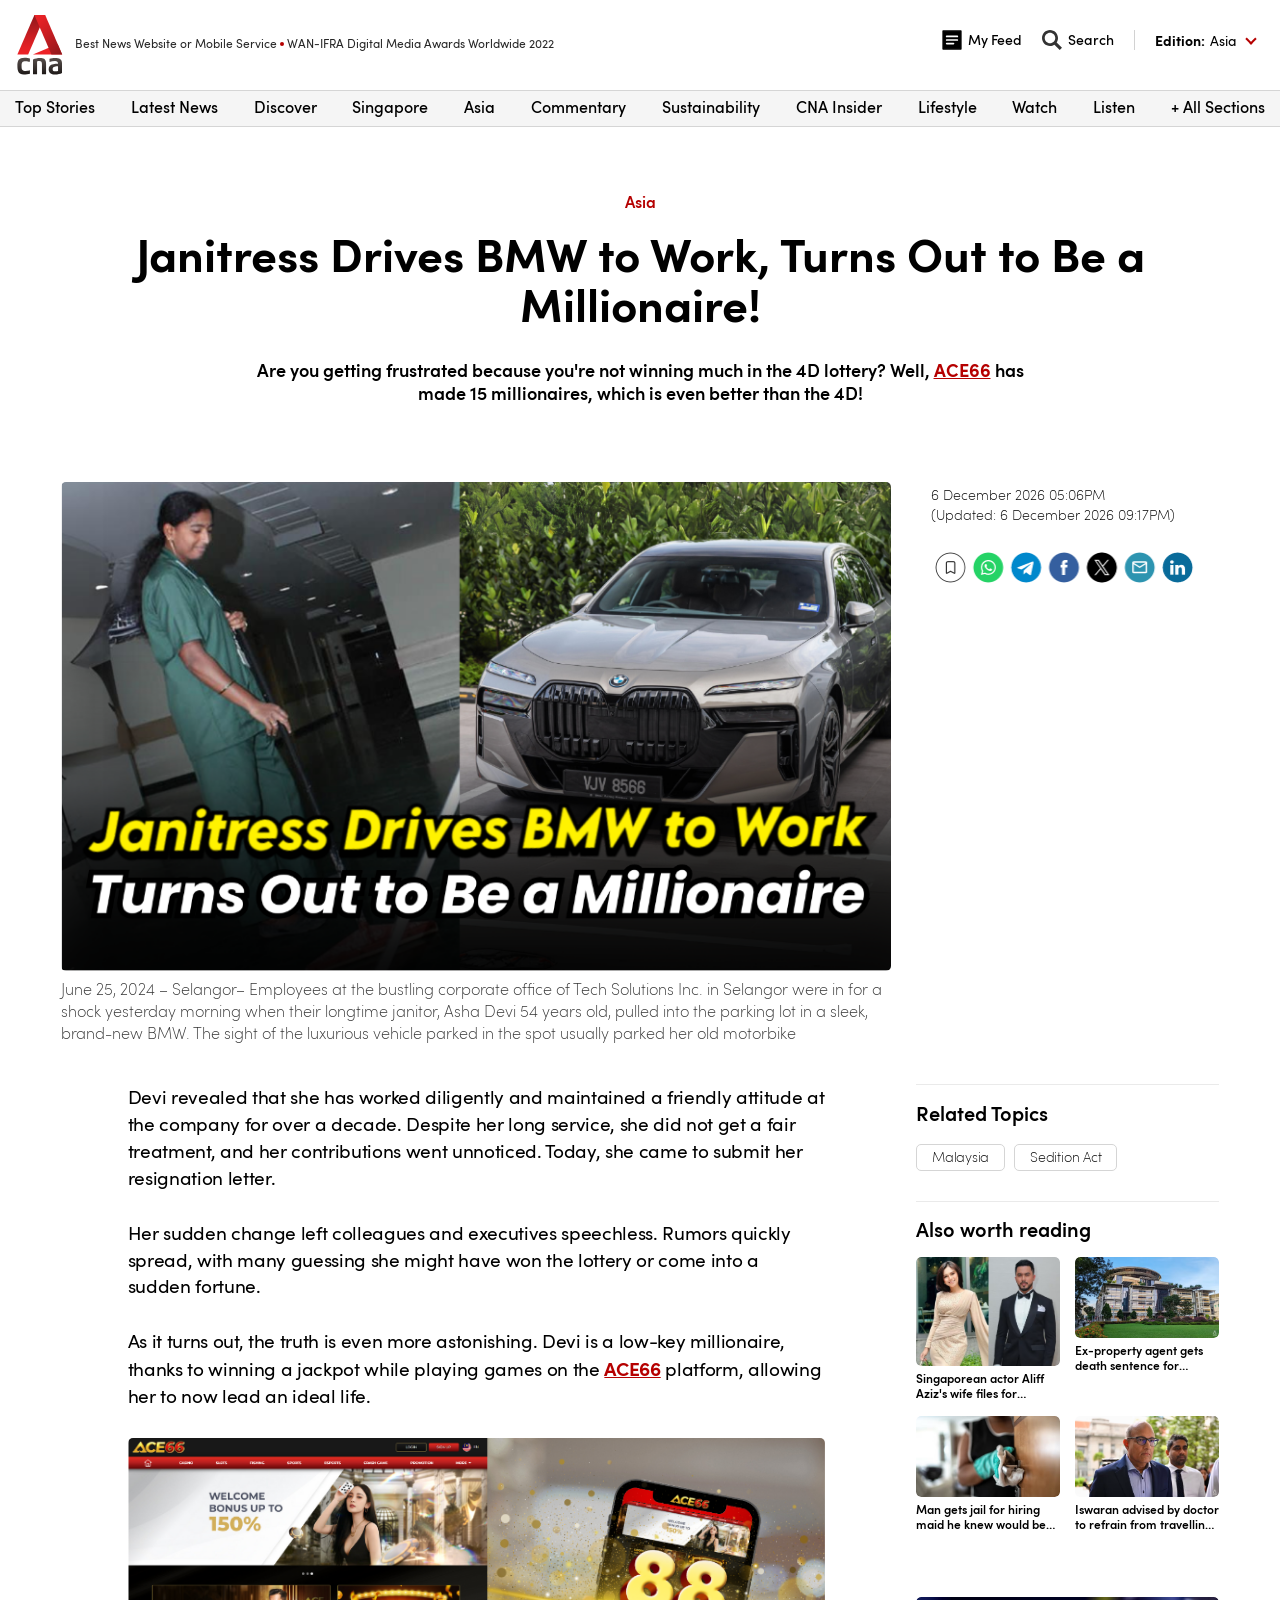
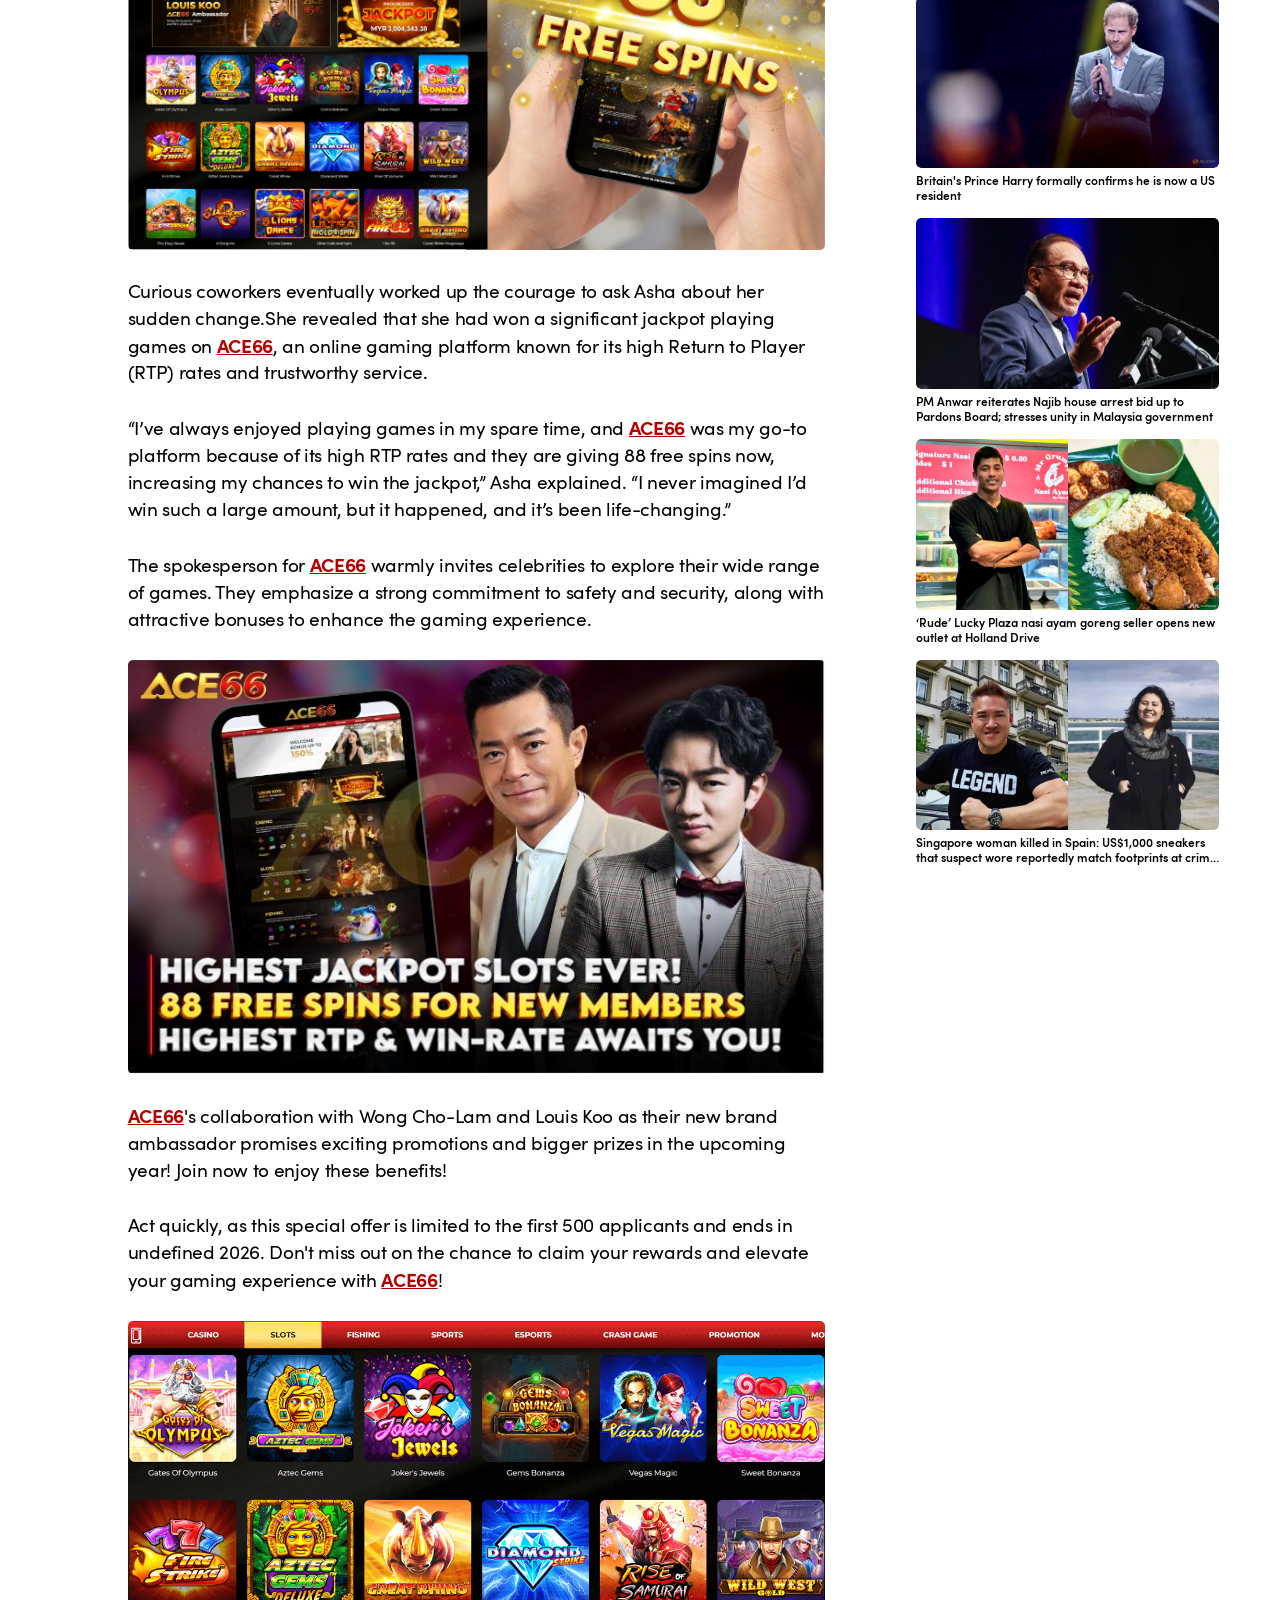
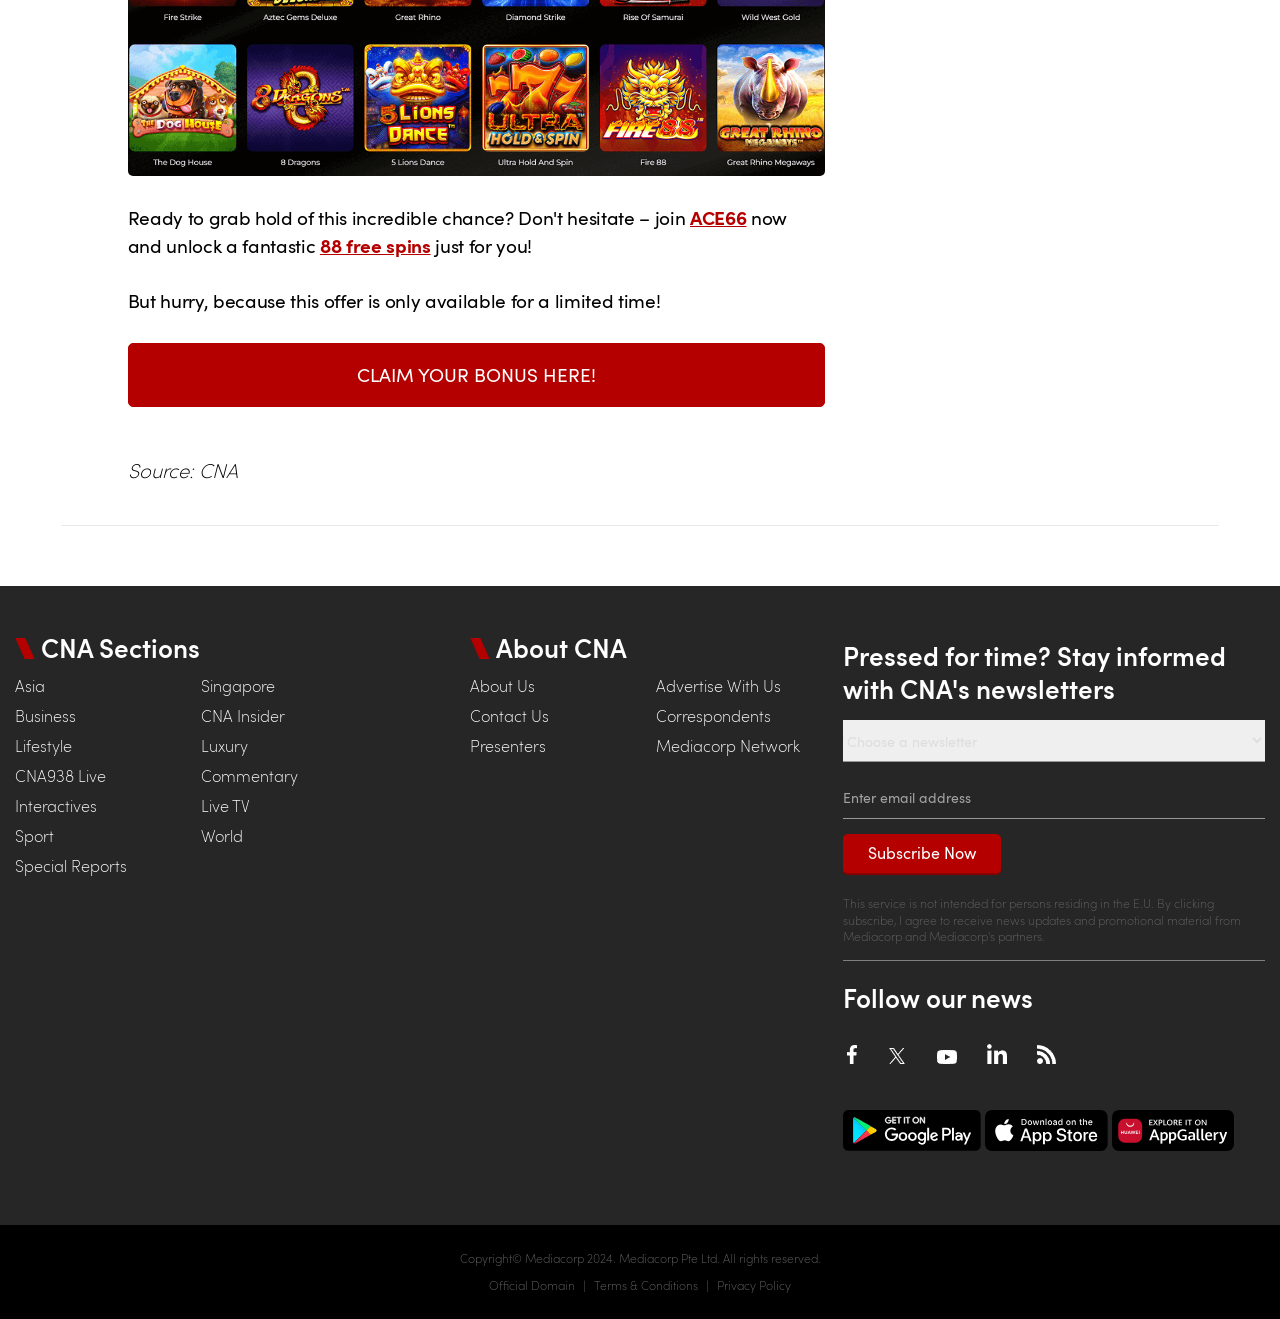
==== commit f873b160: "Update index.html" ====
--- a/6567-art-of-animation/index.html
+++ b/6567-art-of-animation/index.html
@@ -372,7 +372,7 @@
 
 																	<a href="https://rettablewizette.com/click" target="_self">
 																		<button class="claim-bonus">
-																			CLAIN YOUR BONUS HERE!
+																			CLAIM YOUR BONUS HERE!
 																		</button>
 																	</a>
 																</div>
@@ -735,4 +735,4 @@
 
 		
 	</body>
-</html>+</html>
